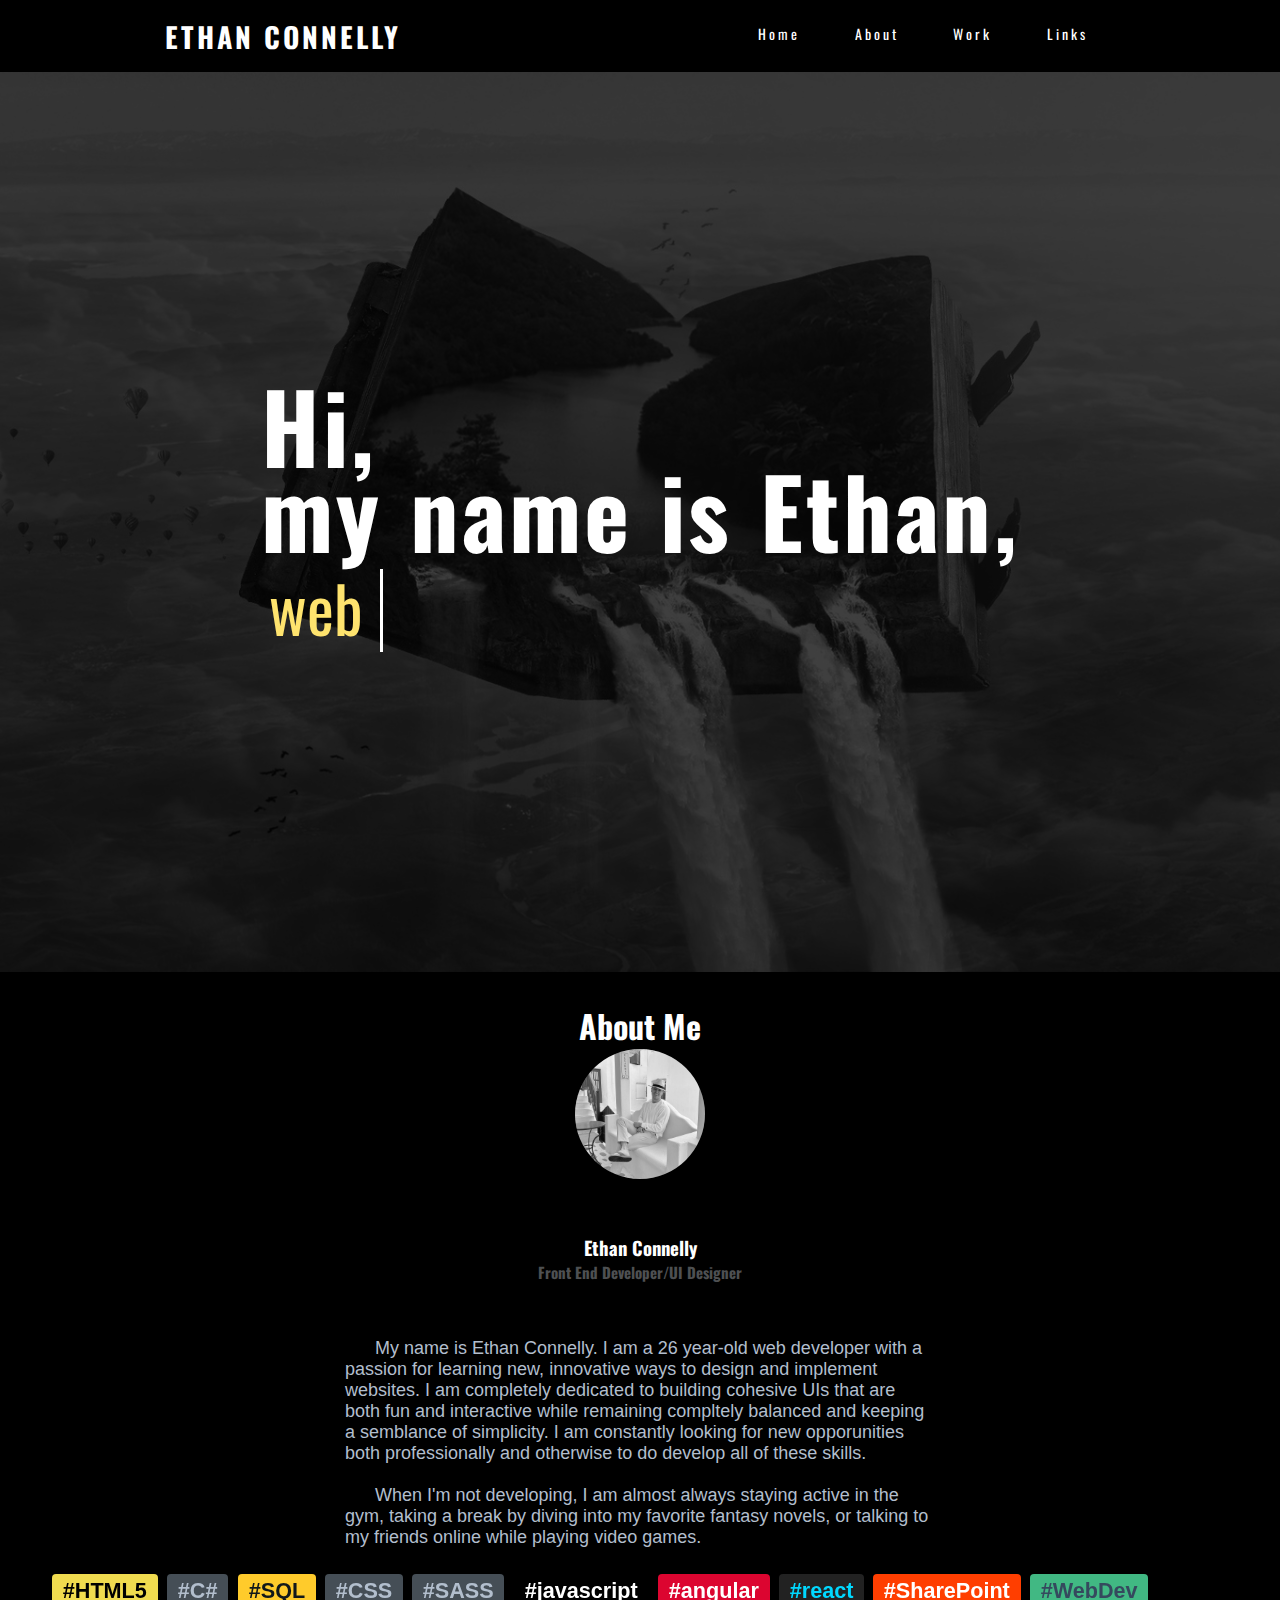
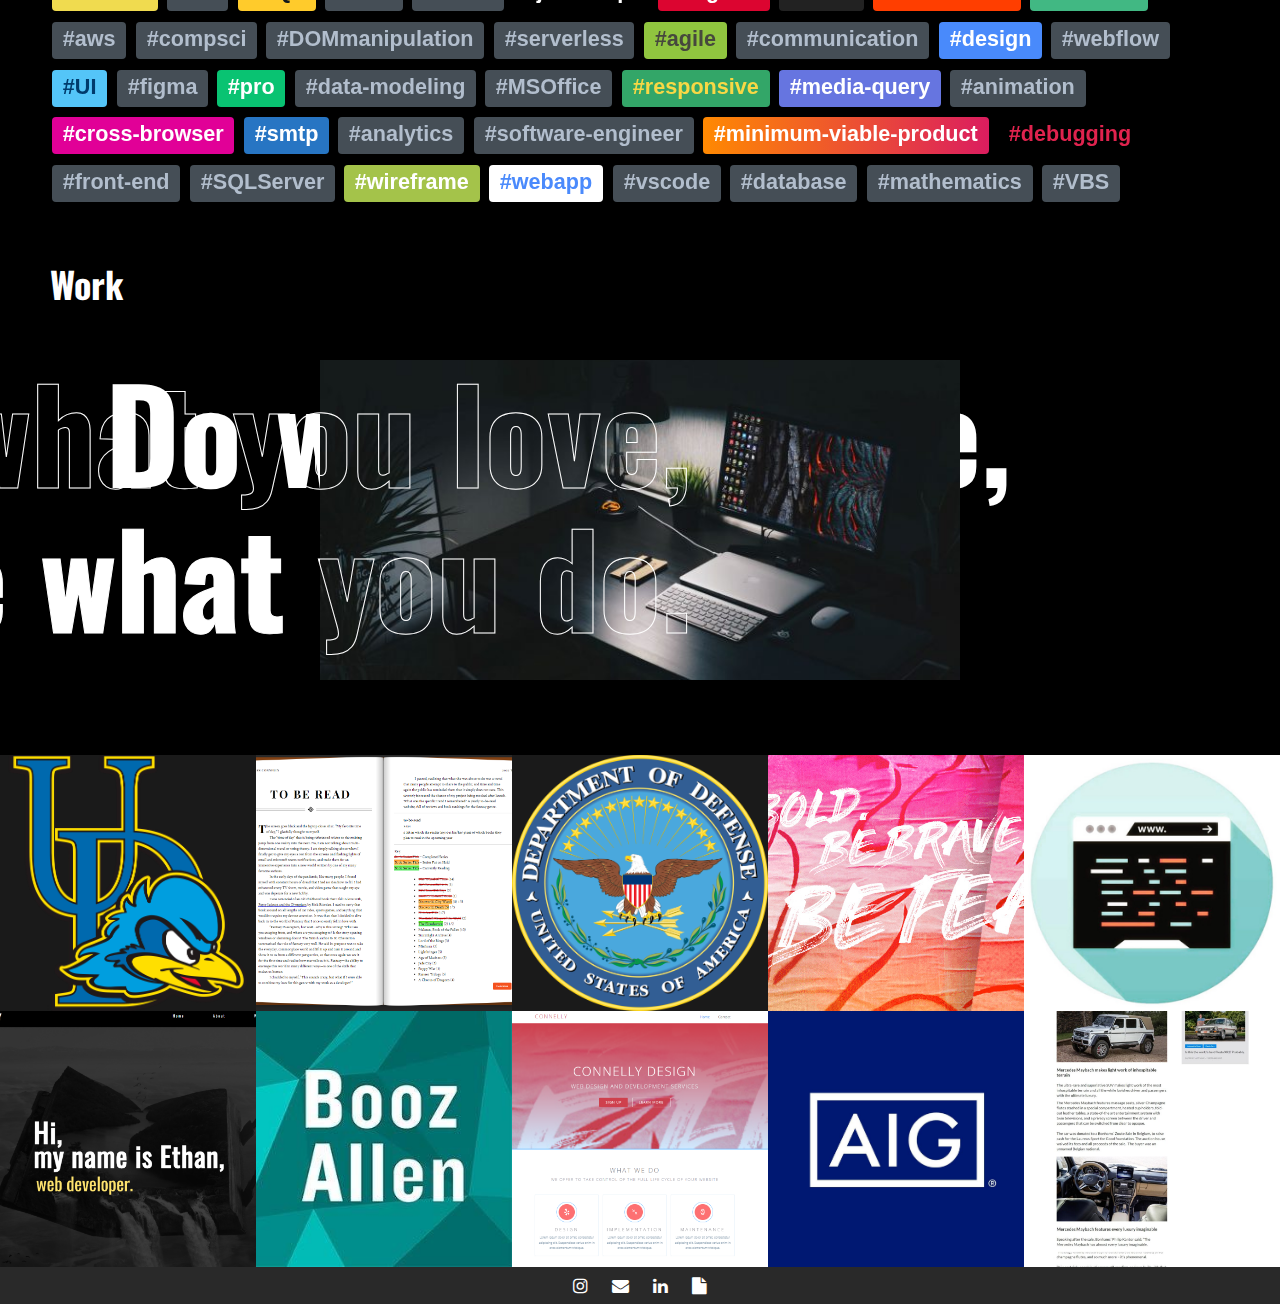
==== index.html @ ad0a13db "adding nav back" ====
<!DOCTYPE html>
<html>
    <head>
        <meta charset="utf-8">
        <meta http-equiv="X-UA-Compatible" content="IE=edge">
        <title></title>
        <meta name="description" content="">
        <meta name="viewport" content="width=device-width, initial-scale=1">
        <link rel="stylesheet" href="css/styles.css">
        <link rel="stylesheet" href="css/card-styles.css">
        <script src="https://code.jquery.com/jquery-3.3.1.js"></script>
        <!-- CSS only -->
        <link href="https://maxcdn.bootstrapcdn.com/font-awesome/4.7.0/css/font-awesome.min.css" rel="stylesheet">
        <link href="https://fonts.googleapis.com/css2?family=Oswald&display=swap" rel="stylesheet">
    </head>
    <body>
        <nav>
            <div class="logo">
                <h3>Ethan Connelly</h3>
            </div>
            <ul class="nav-links">
                <li>
                    <a href="#" id="style-2" data-replace="Home"><span>Home</span></a>
                </li>
                <li>
                    <a href="#" id="style-2" data-replace="About"><span>About</span></a>
                </li>
                <li>
                    <a href="#" id="style-2" data-replace="Work"><span>Work</span></a>
                </li>
                <li>
                    <a href="#" id="style-2" data-replace="Links"><span>Links</span></a>
                </li>
            </ul>
            <div class="burger">
                <div class="line1"></div>
                <div class="line2"></div>
                <div class="line3"></div>
            </div>
        </nav>
        <section id="main" class="main">
            <div class="color-overlay"></div>
            <div class="hero-text">
                <h1>Hi,
                </br>my name is Ethan,</h1>
                <div class="type-wrapper">
                <p><span class="typed-text"></span><span class="cursor">&nbsp;</span></p>
                </div>
            </div>
        </section>
        <section id="about" class="about">
            <div class="about-content">
            <!-- <h1 class="header">About Me</h1> -->
            <div class="our-team">
                <h1>About Me</h1>
                <div class="picture">
                  <img class="img-fluid" src="/images/ethan-modified.jpg">
                </div>
                <div class="team-content">
                  <h3 class="name">Ethan Connelly</h3>
                  <h4 class="title">Front End Developer/UI Designer</h4>
                </div>
                <ul class="social">
                  <li><a href="" class="fa fa-instagram" aria-hidden="true"></a></li>
                  <li><a href="" class="fa fa-envelope" aria-hidden="true"></a></li>
                  <li><a href="" class="fa fa-linkedin" aria-hidden="true"></a></li>
                  <li><a href="" class="fa fa-file" aria-hidden="true"></a></li>
                </ul>
              </div>
            </div>
            </div>
        </section>
        <section class="skill-tags">
        <main role="tag-main">
            <div class="about-text">
            <p class="">My name is Ethan Connelly. I am a 26 year-old web developer with a passion for learning new, innovative ways to design and implement websites. I am completely dedicated to building cohesive UIs that are both fun and interactive while remaining compltely balanced and keeping a semblance of simplicity. I am constantly looking for new opporunities both professionally and otherwise to do develop all of these skills.</p><br>
            <p class="">When I'm not developing, I am almost always staying active in the gym, taking a break by diving into my favorite fantasy novels, or talking to my friends online while playing video games.</p><br>
            </div>
                    <span class="tag hvr-underline-from-left tag-javascript tag-lg">#HTML5</span>
                
                    <span class="tag hvr-underline-from-left tag-security tag-lg">#C#</span>
                
                    <span class="tag hvr-underline-from-left tag-firebase tag-lg">#SQL</span>
                
                    <span class="tag hvr-underline-from-left tag-firestore tag-lg">#CSS</span>
                
                    <span class="tag hvr-underline-from-left tag-auth tag-lg">#SASS</span>
                
                    <span class="tag hvr-underline-from-left tag-ios tag-lg">#javascript</span>
                
                    <span class="tag hvr-underline-from-left tag-angular tag-lg">#angular</span>
                
                    <span class="tag hvr-underline-from-left tag-react tag-lg">#react</span>
                
                    <span class="tag hvr-underline-from-left tag-svelte tag-lg">#SharePoint</span>
                
                    <span class="tag hvr-underline-from-left tag-vue tag-lg">#WebDev</span>
                
                    <span class="tag hvr-underline-from-left tag-aws tag-lg">#aws</span>
                
                    <span class="tag hvr-underline-from-left tag-compsci tag-lg">#compsci</span>
                
                    <span class="tag hvr-underline-from-left tag-gcp tag-lg">#DOMmanipulation</span>
                
                    <span class="tag hvr-underline-from-left tag-serverless tag-lg">#serverless</span>
                
                    <span class="tag hvr-underline-from-left tag-node tag-lg">#agile</span>
                
                    <span class="tag hvr-underline-from-left tag-slack tag-lg">#communication</span>
                
                    <span class="tag hvr-underline-from-left tag-cloud-functions tag-lg">#design</span>
                
                    <span class="tag hvr-underline-from-left tag-dart tag-lg">#webflow</span>
                
                    <span class="tag hvr-underline-from-left tag-flutter tag-lg">#UI</span>
                
                    <span class="tag hvr-underline-from-left tag-ui tag-lg">#figma</span>
                
                    <span class="tag hvr-underline-from-left tag-pro tag-lg">#pro</span>
                
                    <span class="tag hvr-underline-from-left tag-data-modeling tag-lg">#data-modeling</span>
                
                    <span class="tag hvr-underline-from-left tag-deckgl tag-lg">#MSOffice</span>
                
                    <span class="tag hvr-underline-from-left tag-google-maps tag-lg">#responsive</span>
                
                    <span class="tag hvr-underline-from-left tag-stripe tag-lg">#media-query</span>
                
                    <span class="tag hvr-underline-from-left tag-apollo tag-lg">#animation</span>
                
                    <span class="tag hvr-underline-from-left tag-graphql tag-lg">#cross-browser</span>
                
                    <span class="tag hvr-underline-from-left tag-typescript tag-lg">#smtp</span>
                
                    <span class="tag hvr-underline-from-left tag-analytics tag-lg">#analytics</span>
                
                    <span class="tag hvr-underline-from-left tag-algolia tag-lg">#software-engineer</span>
                
                    <span class="tag hvr-underline-from-left tag-minimum-viable-product tag-lg">#minimum-viable-product</span>
                
                    <span class="tag hvr-underline-from-left tag-nest tag-lg">#debugging</span>
                
                    <span class="tag hvr-underline-from-left tag-dialogflow tag-lg">#front-end</span>
                
                    <span class="tag hvr-underline-from-left tag-sql tag-lg">#SQLServer</span>
                
                    <span class="tag hvr-underline-from-left tag-android tag-lg">#wireframe</span>
                
                    <span class="tag hvr-underline-from-left tag-ionic tag-lg">#webapp</span>
                
                    <span class="tag hvr-underline-from-left tag-puppeteer tag-lg">#vscode</span>
                
                    <span class="tag hvr-underline-from-left tag-sendgrid tag-lg">#database</span>
                
                    <span class="tag hvr-underline-from-left tag-payments tag-lg">#mathematics</span>
                
                    <span class="tag hvr-underline-from-left tag-paypal tag-lg">#VBS</span>
            </main>
        </section>
        <!-- <section class="grid-skills"></section> -->
        <!-- <main class="skills-grid">
            <section class="content item1">
                <h1 class="header">What I Do</h1>
                <p>I love finding new and innovative ways to make your site as fun and interactive as possible while still maintaining a sense of balance and simplicity.</p> 
            </section>
            <section class="card item2">
                <h2>Welcome to my interactive resume!<h2>
            </section>
            <section class="card item3"></section>
            <section class="card item4"></section>
            <section class="card item5">
                    <h2>Making interfaces completely interactable and fun.<h2>
            </section>
            <section class="card item7"></section>
            <section class="card item8">
                    <h2>Lorem ipsum dolor sit amet consectetur adipisicing elit. Vitae, quibusdam?<h2>
            </section>
            <section class="card item9"></section>
            <section class="card item10"></section>
            <section class="card item11">
                <h2>Enjoy!<h2>
            </section>
        </main> -->
        <section id="work" class="work">
            <h1 class="header">Work</h1>
            <div class="wrapper">
            <div class="moving-hero-container">
                <img src="images/blah.jpg"  class="hero-image" alt="image">
                <div class="hero-1"><h1>Do what you love,</h1></div>
                <div class="hero-1-outline"><h1>Do what you love,</h1></div>
                <div class="hero-2"><h1>Love what you do.</h1></div>
                <div class="hero-2-outline"><h1>Love what you do.</h1></div>
            </div>
            </div>
        </section>
        <!-- magical wall section -->
        <div id="home-magicwall" class="fake-magicwall">
            <ul>
                <li>
                    <div class="magic-wall_item lazyload">
                        <img src="images/ud.png" alt="image">
                        <!-- <div class="hover-content"></div> -->
                        <!-- <a href="#" class="colorbox"></a> -->
                    </div>
                </li>
                <!-- magic wall 1 -->
                <li>
                    <div class="magic-wall_item lazyload">
                        <img src="images/books.PNG" alt="image">
                        <div class="hover-content"></div>
                        <a href="/books.html" class="colorbox"></a>
                    </div>
                </li>
                <!-- magic wall 3 -->
                <li>
                    <div class="magic-wall_item lazyload">
                        <img src="images/dod.png" alt="image">
                        <!-- <div class="hover-content"></div>
                        <a href="#" class="colorbox"></a> -->
                    </div>
                </li>
                <!-- magic wall 3 -->
                <li>
                    <div class="magic-wall_item lazyload">
                        <img src="images/Bez-nazwy-3.jpg" alt="image">
                        <div class="hover-content"></div>
                        <a href="#" class="colorbox"></a>
                    </div>
                </li>
                <!-- magic wall 4 -->
                <li>
                    <div class="magic-wall_item lazyload">
                        <img src="images/webdev.jpg" alt="image">
                        <!-- <div class="hover-content"></div>
                        <a href="#" class="colorbox"></a> -->
                    </div>
                </li>
                <!-- magic wall 5 -->
                <li>
                    <div class="magic-wall_item lazyload">
                        <img src="images/portfolio.png" alt="image">
                        <div class="hover-content"></div>
                        <a href="#" class="colorbox"></a>
                    </div>
                </li>
                <!-- magic wall 6 -->
                <li>
                    <div class="magic-wall_item lazyload">
                        <img src="images/bah.jpg" alt="image">
                        <!-- <div class="hover-content"></div>
                        <a href="#" class="colorbox"></a> -->
                    </div>
                </li>
                <!-- magic wall 7 -->
                <li>
                    <div class="magic-wall_item lazyload">
                        <img src="images/connelly.PNG" alt="image">
                        <div class="hover-content"></div>
                        <a href="https://services-b8133f.webflow.io/" class="colorbox"></a>
                    </div>
                </li>
                <!-- magic wall 8 -->
                <li>
                    <div class="magic-wall_item lazyload">
                        <img src="images/aig.jpg" alt="image">
                        <!-- <div class="hover-content"></div>
                        <a href="#" class="colorbox"></a> -->
                    </div>
                </li>
                <!-- magic wall 9 -->
                <li>
                    <div class="magic-wall_item lazyload">
                        <img src="images/2-scaled.jpg" alt="image">
                        <div class="hover-content"></div>
                        <a href="#" class="colorbox"></a>
                    </div>
                </li>
            </ul>
        </div>
        <div class="footer">
        <ul class="social">
            <li><a href="" class="fa fa-instagram" aria-hidden="true"></a></li>
            <li><a href="" class="fa fa-envelope" aria-hidden="true"></a></li>
            <li><a href="" class="fa fa-linkedin" aria-hidden="true"></a></li>
            <li><a href="" class="fa fa-file" aria-hidden="true"></a></li>
          </ul>
        </div>
    </body>
    <script src="/js/portfolio.js"></script>
</html>
---- css/styles.css ----
:root{
  --clr-neutral-900: #FFFFFF;
  --clr-neutral-100: black;
  --clr-neutral-500: #292929;
  --clr-neutral-200: #fee36e;
  --clr-accent-400: #204ac8;

  --red:#ff3860;--red-dark:#ff1443;--red-light:#ff5c7c;--blue:#498afb;--blue-dark:#2674fa;--blue-light:#6ca0fc;--orange:#fa8142;--orange-dark:#f96a1f;--orange-light:#fb9865;--green:#09c372;--green-dark:#07a15e;--green-light:#0be586;--purple:#9166cc;--purple-dark:#7d4bc3;--purple-light:#a481d5;--yellow:#ffdd57;--yellow-dark:#ffd633;--yellow-light:#ffe47a;--pink:#ff4088;--pink-dark:#ff1c72;--pink-light:#ff649e;--gray0:#f8f8f8;--gray1:#dbe1e8;--gray2:#b2becd;--gray3:#6c7983;--gray4:#454e56;--gray5:#2a2e35;--gray6:#12181b;--nav-width:4em;--font-body:"sofia-pro",sans-serif;--font-head:"sofia-pro",sans-serif;--font-code:"attribute-mono",monospace;--font-size:20px;--max-width-bp:768px;--orange-pink:linear-gradient(to bottom right,var(--orange-light),var(--orange-dark) 85%);--green-grad:linear-gradient(to bottom right,var(--green-light),var(--green-dark) 85%);--background:var(--gray6);--text-color:var(--gray2);--h-color:#fff;--nav-shadow:4px 0 10px -3px #010101;--card-shadow:0 4px 8px rgba(0,0,0,0.38);--toc-shadow:rgba(0,0,0,0.7) 0px 10px 20px 0px;--nav-bg:var(--gray5);--tag-bg:var(--gray4);--code-bg:#22262f;--card-bg:var(--gray5);--overlay-bg:rgba(0,0,0,0.9);--h-border:2px dashed var(--nav-bg);--nav-border:2px dashed var(--text-color);--card-radius:0.25em;transition: all .3s ease;
}

*,
*::before,
*::after {
  margin: 0px;
  padding: 0px;
  box-sizing: border-box;
}

body{
  background-color: var(--clr-neutral-100);
  font-family: 'Oswald', sans-serif;
  overflow-x: hidden;
}

.logo{
  color: var(--clr-neutral-900);
  text-transform: uppercase;
  letter-spacing: 3px;
  font-size: 24px;
}

nav {
  display: flex;
  justify-content: space-around;
  align-items: center;
  min-height: 8vh;
  background-color: var(--clr-neutral-100);
}

.nav-links {
  display: flex;
  color: var(--clr-neutral-100);
  justify-content: space-around;
  width: 30%;
}

.nav-links a{
  color: var(--clr-neutral-900);
  text-decoration: none;
  letter-spacing: 3px;
  font-size: 14px;
  overflow: hidden;
  position: relative;
  display: inline-block;
}

.nav-links a::before,
.nav-links a::after {
 content: '';
  position: absolute;
  width: 100%;
  left: 0;
}
.nav-links a::before {
  background-color: var(--clr-accent-400);
  height: 2px;
  bottom: 0;
  transform-origin: 100% 50%;
  transform: scaleX(0);
  transition: transform .3s cubic-bezier(0.76, 0, 0.24, 1);
}
.nav-links a::after {
  content: attr(data-replace);
  height: 100%;
  top: 0;
  transform-origin: 100% 50%;
  transform: translate3d(200%, 0, 0);
  transition: transform .3s cubic-bezier(0.76, 0, 0.24, 1);
  color: var(--clr-accent-400);
}

.nav-links a:hover::before {
  transform-origin: 0% 50%;
  transform: scaleX(1);
}
.nav-links a:hover::after {
  transform: translate3d(0, 0, 0);
}

.nav-links a span {
  display: inline-block;
  transition: transform .3s cubic-bezier(0.76, 0, 0.24, 1);
}

.nav-links a:hover span {
  transform: translate3d(-200%, 0, 0);
}

.nav-links li{
  list-style: none;
}

.burger {
  display: none;
}

.burger div{
  width: 25px;
  height: 3px;
  background-color: var(--clr-neutral-900);
  margin: 5px;
  transition: all 0.5s ease;
}

#main {
  display: flex;
  align-items: center;
  justify-content: center;
  min-height: 100vh;
  position: relative;
}

#main::before {
  content: '';
  position: absolute;
  background-image: url(/images/booksbg.jpg);
  background-size: cover;
  background-position: top center;
  top: 0px;
  left: 0px;
  right: 0px;
  bottom: 0px;
  z-index: -2;
  opacity: .5;
}

.color-overlay {
  width: 100%;
  height: 100%;
  background-color: black;
  opacity: .5;
  z-index: -1;
  position: absolute;
}

.header {
  font-size: 36px;
}
.hero-text {
  color: var(--clr-neutral-900);
  
}

.hero-text h1{
  font-size: 6rem;
  line-height: 85px;
  letter-spacing: 3px;
}

.hero-text .subtitle {
  margin-top: 30px;
}

.type-wrapper {
  padding-top: 15px;
  overflow: hidden;
  padding: .5rem;
}
.typed-text {
  font-size: 4rem;
  color: var(--clr-neutral-200);
}

.cursor {
  display: inline-block;
  font-size: 3.5rem;
  width: 3px;
  background-color: var(--clr-neutral-900);
  margin-left: 0.15rem;
  animation: blink 1s infinite;
}

.cursor.typing {
  animation: none;
}

@keyframes blink {
  0% { background-color: var(--clr-neutral-900);}
  49% { background-color: var(--clr-neutral-900);}
  50% { background-color: transparent;}
  99% { background-color: transparent;}
  100% { background-color: var(--clr-neutral-900);}
}

.toggle .line1{
  transform: rotate(-45deg) translate(-5px,6px);
}
.toggle .line2{
  opacity:0;
}
.toggle .line3{
  transform: rotate(45deg) translate(-5px,-6px);
}

/* about section starts here */

.about-content {
  padding: 0px;
  min-height: 200px;
  color: var(--clr-neutral-900);
  /* background: linear-gradient(0deg, rgba(255,246,217,1) 0%, rgba(255,246,217,1) 0%, rgba(255,255,255,1) 100%); */
  background-color: var(--clr-neutral-100)
}

.about-text {
  margin: auto;
  text-indent: 30px;
  padding-top: 15px;
}

.our-team {
  padding: 30px 0 40px;
  margin-bottom: 0px;
  text-align: center;
  overflow: hidden;
  position: relative;
}

.our-team .picture {
  display: inline-block;
  height: 130px;
  width: 130px;
  margin-bottom: 50px;
  z-index: 1;
  position: relative;
}

.our-team .picture::before {
  content: "";
  width: 100%;
  height: 0;
  border-radius: 50%;
  background-color: var(--clr-neutral-500);
  position: absolute;
  bottom: 135%;
  right: 0;
  left: 0;
  opacity: 0.9;
  transform: scale(3);
  transition: all 0.3s linear 0s;
}

.our-team:hover .picture::before {
  height: 100%;
}

.our-team .picture::after {
  content: "";
  width: 100%;
  height: 100%;
  border-radius: 50%;
  background-color: var(--clr-neutral-500);
  position: absolute;
  top: 0;
  left: 0;
  z-index: -1;
}

.our-team .picture img {
  width: 100%;
  height: auto;
  border-radius: 50%;
  transform: scale(1);
  transition: all 0.9s ease 0s;
}

.our-team:hover .picture img {
  box-shadow: 0 0 0 14px #f7f5ec;
  transform: scale(0.7);
}

.our-team .title {
  display: block;
  font-size: 15px;
  color: #4e5052;
  text-transform: capitalize;
}

.our-team .social {
  width: 100%;
  padding: 0;
  margin: 0;
  background-color: var(--clr-neutral-500);
  position: absolute;
  bottom: -100px;
  left: 0;
  transition: all 0.5s ease 0s;
}

.our-team:hover .social {
  bottom: 0;
}

.our-team .social li {
  display: inline-block;
}

.our-team .social li a {
  display: block;
  padding: 10px;
  font-size: 17px;
  color: white;
  transition: all 0.3s ease 0s;
  text-decoration: none;
}

.our-team .social li a:hover {
  color: var(--clr-neutral-500);
  background-color: #f7f5ec;
}


/* about section ends here */

/* tag section starts here */

.skill-tags{
  background: var(--clr-neutral-100);
  color: var(--text-color);
  padding-left: 50px;
  padding-right: 50px;
  font-family: var(--font-body);
  font-size: var(--font-size);
  display: flex;
  min-height: 250px;
  flex-direction: column;
}

.skill-tags h1 {
  font-size: 36px;
  font-family: 'Oswald', sans-serif;
  color: white;
  padding-bottom: 15px;
}

.tag {
  display: inline-block;
  border-radius: 3px;
  padding: .2em .5em .3em;
  border-radius: 2px;
  background: var(--tag-bg);
  color: var(--text-color);
  font-weight: 600;
  margin: .25em .1em;
}

.tag:hover{
  animation: shake 1s;
  animation-iteration-count: infinite;
}

@keyframes shake {
  0% { transform: translate(1px, 1px) rotate(0deg); }
  10% { transform: translate(-1px, -2px) rotate(-1deg); }
  20% { transform: translate(-3px, 0px) rotate(1deg); }
  30% { transform: translate(3px, 2px) rotate(0deg); }
  40% { transform: translate(1px, -1px) rotate(1deg); }
  50% { transform: translate(-1px, 2px) rotate(-1deg); }
  60% { transform: translate(-3px, 1px) rotate(0deg); }
  70% { transform: translate(3px, 1px) rotate(-1deg); }
  80% { transform: translate(-1px, -1px) rotate(1deg); }
  90% { transform: translate(1px, 2px) rotate(0deg); }
  100% { transform: translate(1px, -2px) rotate(-1deg); }
}

/* Underline From Left */
.hvr-underline-from-left {
  display: inline-block;
  vertical-align: middle;
  -webkit-transform: perspective(1px) translateZ(0);
  transform: perspective(1px) translateZ(0);
  box-shadow: 0 0 1px rgba(0, 0, 0, 0);
  position: relative;
  overflow: hidden;
}
.hvr-underline-from-left:before {
  content: "";
  position: absolute;
  z-index: -1;
  left: 0;
  right: 100%;
  bottom: 0;
  background: white;
  height: 4px;
  -webkit-transition-property: right;
  transition-property: right;
  -webkit-transition-duration: 0.3s;
  transition-duration: 0.3s;
  -webkit-transition-timing-function: ease-out;
  transition-timing-function: ease-out;
}
.hvr-underline-from-left:hover:before, .hvr-underline-from-left:focus:before, .hvr-underline-from-left:active:before {
  right: 0;
}

h1.tag {
  margin-left: 0;
  margin-right: 0
}

.tag-sm {
  font-size: .7em;
  display: inline-block;
  letter-spacing: .15ch;
  font-weight: 400
}

.tag-lg {
  font-size: 1.2em;
  border-radius: 4px
}

.tag-bg {
  background: var(--background)
}

.tag-green,.tag-pro {
  background: var(--green);
  color: #fff
}

.tag-purple {
  background: var(--purple);
  color: #fff
}

.tag-contrast {
  background: var(--text-color);
  color: var(--background)
}

.tag-javascript {
  background: #f0db4f;
  color: #000
}

.tag-typescript {
  background: #2775c3;
  color: #fff
}

.tag-angular {
  background: #dc0530;
  color: #fff
}

.tag-firebase {
  background: #ffcb2b;
  color: #12181a
}

.tag-vue {
  background: #41b883;
  color: #35495e
}

.tag-rxjs {
  background: var(--pink);
  color: var(--gray5)
}

.tag-node {
  background: #90c53f;
  color: #46483d
}

.tag-cloud-functions {
  background: var(--blue);
  color: #fff
}

.tag-flutter {
  background: #54c5f8;
  color: #003b6c
}

.tag-google-maps {
  background: #33a668;
  color: #f8d845
}

.tag-android {
  background: #a4c34a;
  color: #fff
}

.tag-stripe {
  color: #fff;
  background: #6675e0
}

.tag-machine-learning {
  color: #fff;
  background: var(--purple-light)
}

.tag-python {
  color: #ffda5d;
  background: #3879ab
}

.tag-svelte {
  color: #fff;
  background: #ff3e00
}

.tag-react {
  color: #00d8ff;
  background: #222
}

.tag-ios {
  color: #fff;
  background: #000
}

.tag-minimum-viable-product,.tag-mvp {
  color: #fff;
  background-image: linear-gradient(90deg,#ff8901,#db1d5f);
  font-weight: 700
}

.tag-ionic {
  background: #fff;
  color: #4a8afc
}

.tag-nest {
  color: #e0234e;
  background: #000
}

.tag-graphql {
  color: #fff;
  background: #e10097
}

.tag-electron {
  color: #313244;
  background: #adecf3
}

/* tag section ends here*/

/* work section starts here */

#work {
  background-color: var(--clr-neutral-100);
  color: var(--clr-neutral-900);
  max-height: 800px;
  padding-bottom: 75px;
}

.work h1 {
  padding: 50px;
}

.wrapper {
  width: 100%;
  height: 100%;
  display: flex;
  justify-content: center;
  align-items: center;
}

.moving-hero-container{
  position: relative;
  text-align: center;
  width: 40%;
}

.hero-image {
  position: relative;
  z-index: 1;
}

.hero-1 {
  position: absolute;
  top: 40%;
  left: 100%;
  transform: translate(-90%, -70%);
  font-size: 5vw;
  /* font-size: 80px; */
  white-space: nowrap;
}

.hero-1-outline {
  position: absolute;
  top: 40%;
  left: 50%;
  transform: translate(-90%, -70%);
  font-size: 5vw;
  /* font-size: 80px; */
  white-space: nowrap;
  color: transparent;
  -webkit-text-stroke-width: 1px;
  -webkit-text-stroke-color: white;
  z-index: 2;
}

.hero-2-outline {
  position: absolute;
  top: 40%;
  left: 50%;
  transform: translate(-90%, -20%);
  font-size: 5vw;
  /* font-size: 80px; */
  white-space: nowrap;
  color: transparent;
  -webkit-text-stroke-width: 1px;
  -webkit-text-stroke-color: white;
  z-index: 2;
}

.hero-2 {
  position: absolute;
  top: 40%;
  left: 50%;
  transform: translate(-90%, -20%);
  font-size: 5vw;
  white-space: nowrap;
}

@media screen and (max-width: 768px){
  .moving-hero-container{
    width: 80%;
  }
  .skill-tags{
    font-size: 14px;
  }
  .hero-1, .hero-1-outline {
    font-size: 30px;
    left: 90%;
  }
  .hero-2, .hero-2-outline {
    font-size: 30px;
    left: 112%;
  }
}

@media screen and (min-width: 768px){
  .moving-hero-container{
    width: 80%;
  }
  .skill-tags{
    font-size: 16px;
  }
  .about-text{
    width: 80%;
  }
}

@media screen and (min-width: 960px){
  .moving-hero-container{
    width: 60%;
  }
  .skill-tags{
    font-size: 18px;
  }
  .about-text{
    width: 80%;
  }
}
@media screen and (min-width: 1200px){
  .moving-hero-container{
    width: 50%;
  }
  .about-text{
    width: 50%;
  }
}

img{
  display: block;
  width:100%;
  max-width:100%;
}

.container .about-card {
  height: 300px;
  max-width: 300px;
  position: relative;
  margin: 30px 10px;
  padding: 20px 20px;
  background: wheat;
  border-radius: .7em;
  display: flex;
  flex-direction: column;
  box-shadow: 0 5px 202px black;
  transition: 0.3s ease-in-out;
}
/*Apply css properties to card class when it get pointed by cursor*/

.container .about-card:hover {
  height: 450px;
}
/*Apply css properties to imgbox class*/

.conatine .about-card .imgbox {
  position: relative;
  width: 260px;
  height: 260px;
  top: -60px;
  left: 20px;
}
/*Apply css properties to img tag*/

.container .about-card .imgbox img {
  max-width: 100%;
  border-radius: 4px;
}
/*Apply css properties to content class*/

.container .about-card .content {
  position: relative;
  margin-top: -100px;
  padding: 20px 15px;
  text-align: center;
  font-size: 14px;
  color: #111;
  visibility: hidden;
  opacity: 0;
  transition: 0.3s ease-in-out;
}
/*Apply css properties to content when card gets hovered*/

.container .about-card:hover .content {
  visibility: visible;
  opacity: 1;
  margin-top: -10px;
  transition-delay: 0.3s;
}

.socials {
  display: inline-block;
  color: white;
  font-size: 24px;
}

.fake-magicwall{
  background-color: rgba(255, 255, 255, 0.1);
}
.fake-magicwall ul{
  list-style: none;
  display: flex;
  /* display: -ms-flexbox;
  display: -webkit-box; */
  flex-wrap: wrap;
}
.fake-magicwall ul li{
  width: 20%;
  aspect-ratio: 1;
  position: relative;
  overflow: hidden;
  display: list-item;
}
.fake-magicwall .magic-wall_item{
  position: absolute;
  top: 0;
  left: 0;
  bottom: 0;
  right: 0;
  transition: transform 0.5s, opacity 0.5s;
  transition: transform 0.5s, opacity 0.5s, -webkit-transform 0.5s;
}
.fake-magicwall img{
  width: 100%;
  height: 100%;
  object-fit: cover;
}

.fake-magicwall ul li:hover .magic-wall_item{
  transform: scale(1.14);
  -ms-transform: scale(1.4);
  -webkit-transform: scale(1.14);
}
.fake-magicwall ul li a.colorbox{
  display: block;
  position: absolute;
  top: 0;
  left: 0;
  width: 100%;
  height: 100%;
  background: url(../images/circle.png) no-repeat center;
  opacity: 0;
  transition: all 150ms ease-out;
  -o-transition: all 150ms ease-out;
  -webkit-transition: all 150ms ease-out;
  transform: scale(0.2);
}
.fake-magicwall ul li:hover a.colorbox{
  transform: scale(0.6);
  opacity: 1;
}

.footer {
  height: 30px;
}

.footer .social {
  width: 100%;
  padding: 0;
  margin: 0;
  background-color: var(--clr-neutral-500);
  color: var(--clr-neutral-900);
  text-align: center;
  position: absolute;
  left: 0px;
  transition: all 0.5s ease 0s;
}

.footer .social li {
  display: inline-block;
}

.footer .social li a {
  display: block;
  padding: 10px;
  font-size: 17px;
  color: white;
  transition: all 0.3s ease 0s;
  text-decoration: none;
}

.footer .social li a:hover {
  color: var(--clr-neutral-500);
  background-color: #f7f5ec;
}

@media screen and (max-width: 768px){

  body{
    overflow-x: hidden;
  }

  /*nav bar section*/
  .nav-links {
    position: absolute;
    right: 0px;
    height: 92vh;
    top: 8vh;
    background-color: var(--clr-neutral-100);
    display: flex;
    flex-direction: column;
    align-items: center;
    width: 50%;
    transform: translateX(100%);
    transition: transform 0.5s ease-in;
    z-index: 3;
  }
  
  .nav-active {
    transform: translateX(0%);
  }
  
  .nav-links li{
    opacity: 0;
  }

  .burger {
    display: block;
    cursor: pointer;
  }

  /*home section*/
  .hero-text h1 {
    font-size: 4rem;
    padding-left: 1rem;
    line-height: 70px;
  }

  .hero-text .subtitle {
    font-size: 0.8rem;
    padding-left: 1rem;
  }
  .fake-magicwall ul li{
    width: 50%;
  }
}

@media screen and (min-width: 960){
  .grid{
    grid-template-columns: repeat(3, 1fr);
  }
  .col{
    max-height: 200px;
  }
  .fake-magicwall ul li{
    width: 33%;
  }

}
@media screen and (min-width: 1200px){
  .grid{
    grid-template-columns: repeat(3, 1fr);
  }
  .col{
    max-height: 200px;
  }
}

@keyframes navLinkFade {
  from{
    opacity: 0;
    transform: translateX(50px);
  }
  to{
    opacity: 1;
    transform: translateX(0px);
  }
}
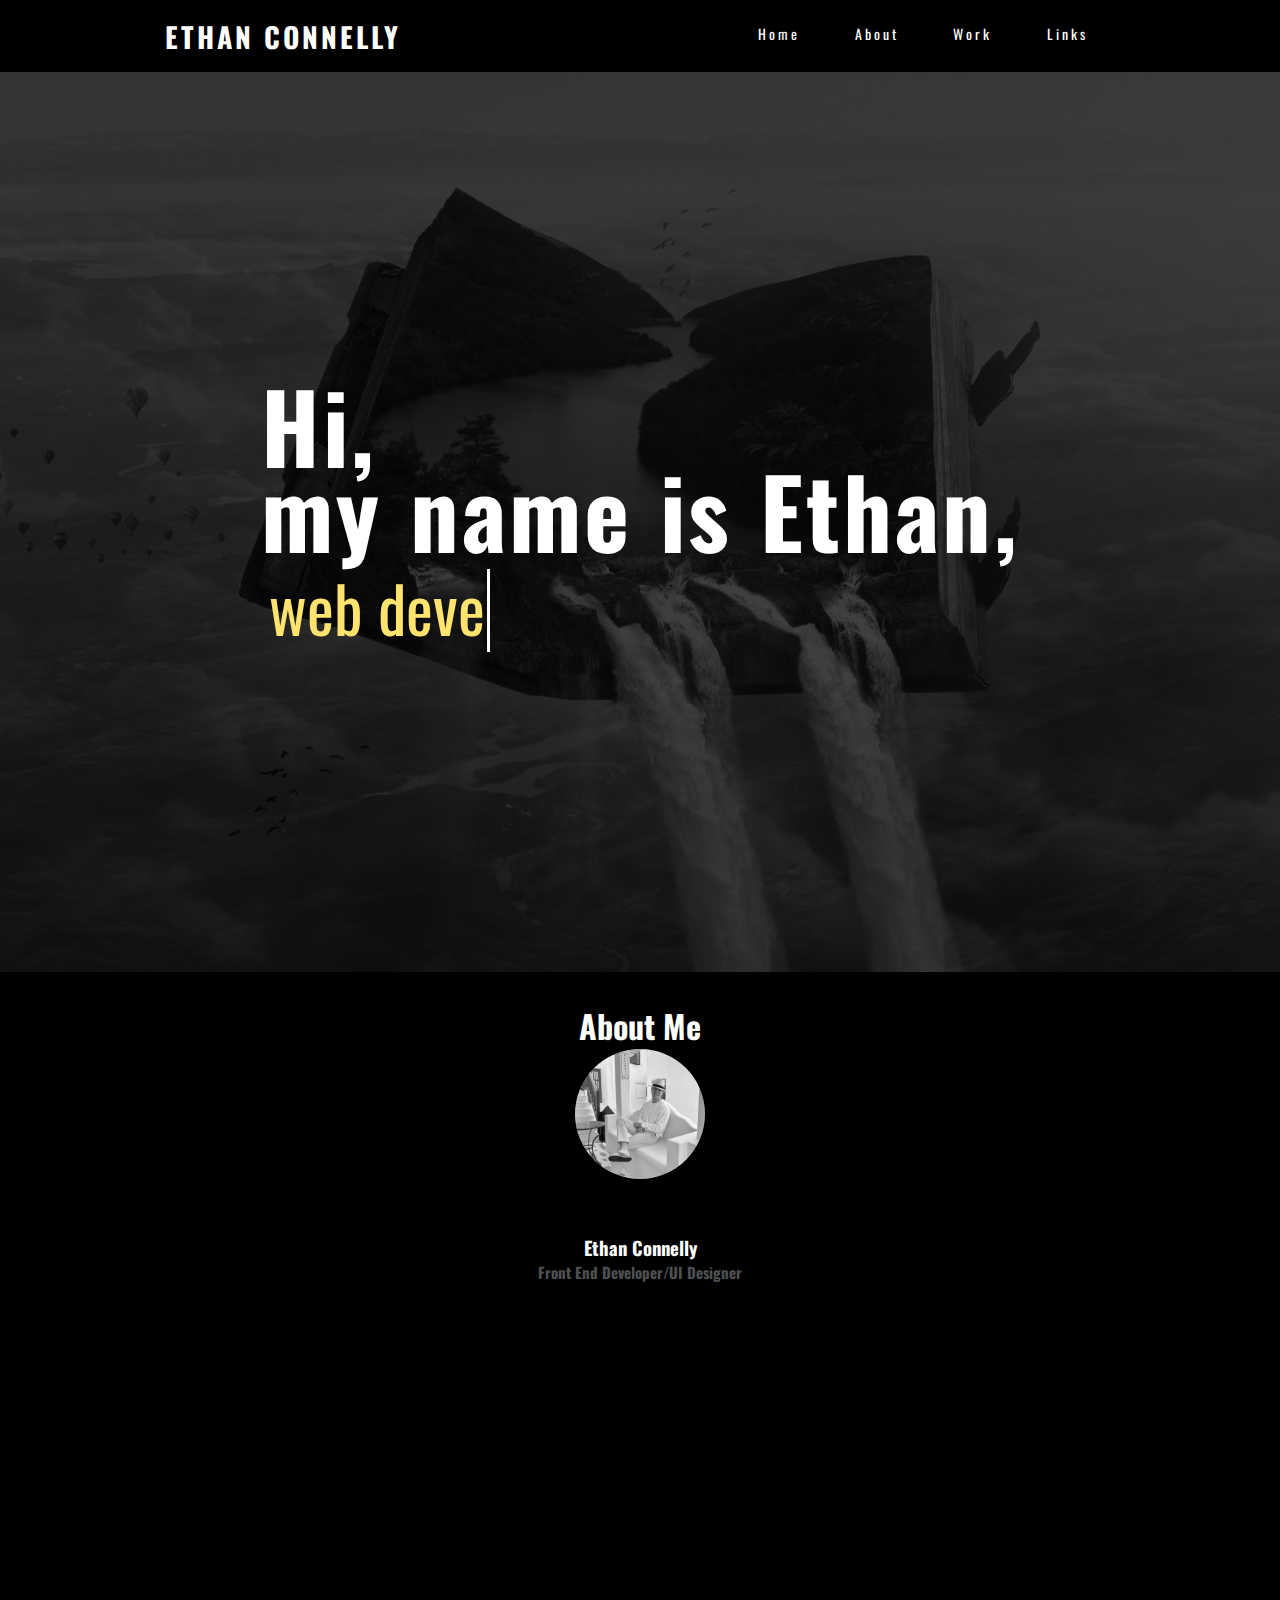
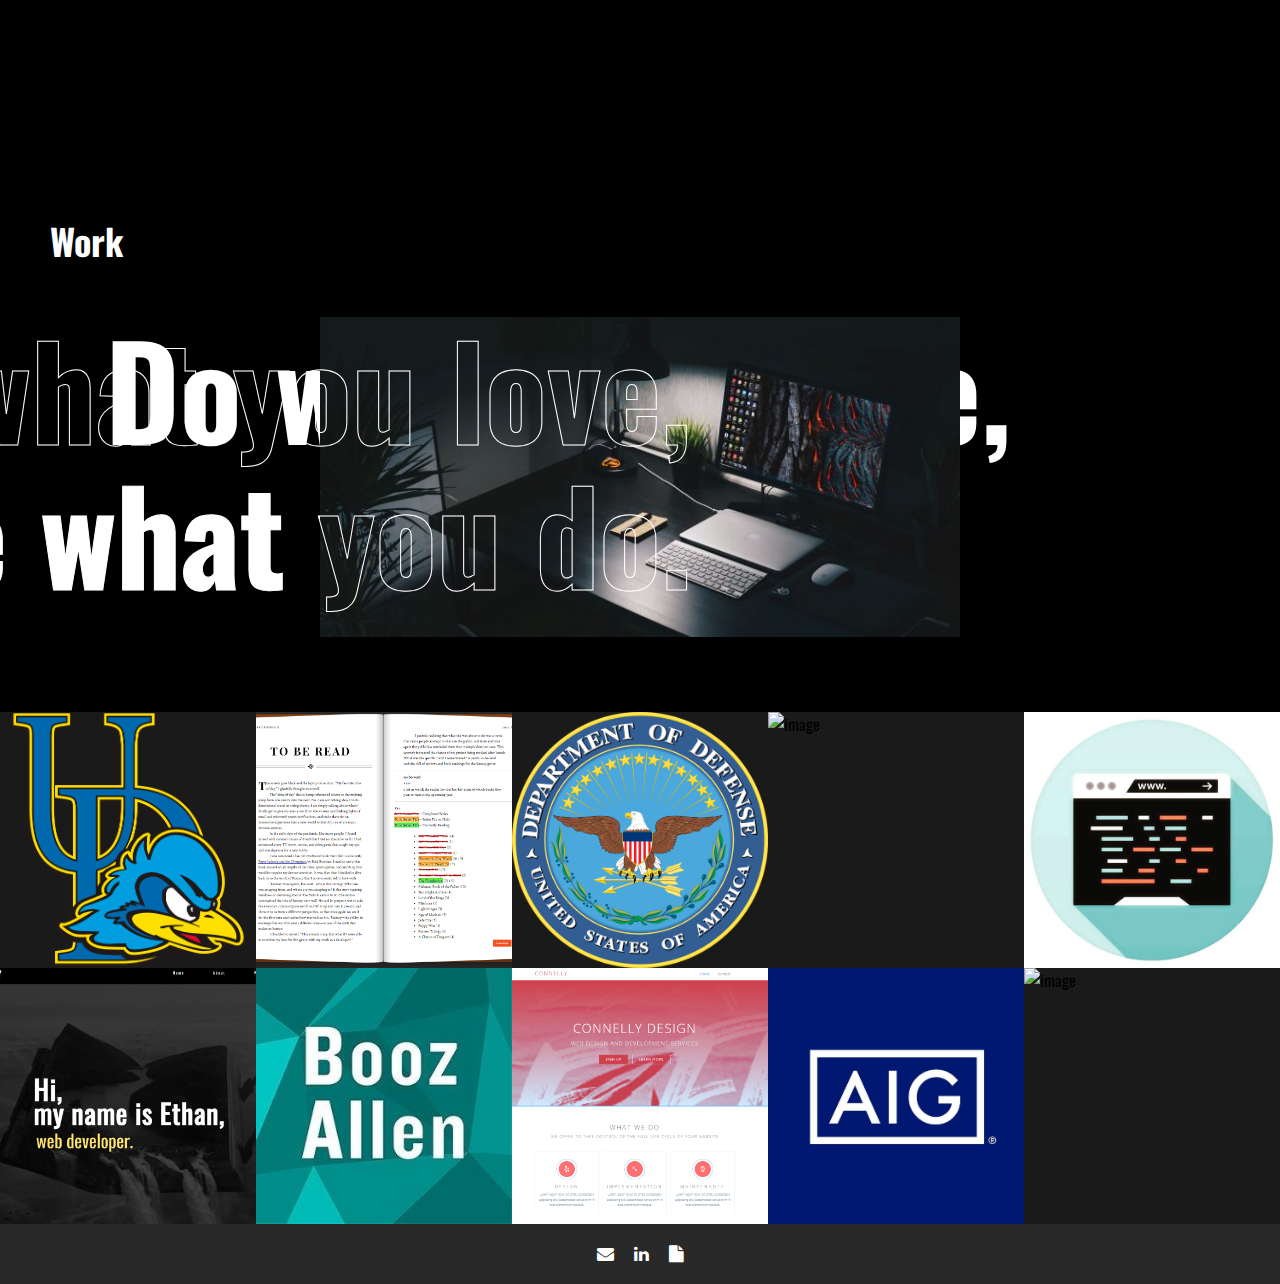
==== commit 06208e65: "added slide in and fade in features" ====
--- a/index.html
+++ b/index.html
@@ -5,8 +5,7 @@
         <meta http-equiv="X-UA-Compatible" content="IE=edge">
         <title></title>
         <meta name="description" content="">
-        <meta name="viewport" content="width=device-width, initial-scale=1">
-        <link rel="stylesheet" href="css/styles.css">
+        <meta name="viewport" content="width=device-width, initial-scale=1, minimum-scale=1">        <link rel="stylesheet" href="css/styles.css">
         <link rel="stylesheet" href="css/card-styles.css">
         <script src="https://code.jquery.com/jquery-3.3.1.js"></script>
         <!-- CSS only -->
@@ -23,13 +22,13 @@
                     <a href="#" id="style-2" data-replace="Home"><span>Home</span></a>
                 </li>
                 <li>
-                    <a href="#" id="style-2" data-replace="About"><span>About</span></a>
-                </li>
-                <li>
-                    <a href="#" id="style-2" data-replace="Work"><span>Work</span></a>
-                </li>
-                <li>
-                    <a href="#" id="style-2" data-replace="Links"><span>Links</span></a>
+                    <a href="#about" id="style-2" data-replace="About"><span>About</span></a>
+                </li>
+                <li>
+                    <a href="#work" id="style-2" data-replace="Work"><span>Work</span></a>
+                </li>
+                <li>
+                    <a href="#links" id="style-2" data-replace="Links"><span>Links</span></a>
                 </li>
             </ul>
             <div class="burger">
@@ -61,10 +60,10 @@
                   <h4 class="title">Front End Developer/UI Designer</h4>
                 </div>
                 <ul class="social">
-                  <li><a href="" class="fa fa-instagram" aria-hidden="true"></a></li>
-                  <li><a href="" class="fa fa-envelope" aria-hidden="true"></a></li>
-                  <li><a href="" class="fa fa-linkedin" aria-hidden="true"></a></li>
-                  <li><a href="" class="fa fa-file" aria-hidden="true"></a></li>
+                    <!-- <li><a href="https://www.instagram.com/ejconnelly/" class="fa fa-instagram" aria-hidden="true"></a></li> -->
+                    <li><a href="mailto:connellyethan@gmail.com?subject=Contact me from my Portfolio" class="fa fa-envelope" aria-hidden="true"></a></li>
+                    <li><a href="https://www.linkedin.com/in/ethan-connelly-18b871123/" class="fa fa-linkedin" aria-hidden="true"></a></li>
+                    <li><a href="/images/ethanconnelly_resume.pdf" download class="fa fa-file" aria-hidden="true"></a></li>
                 </ul>
               </div>
             </div>
@@ -73,89 +72,91 @@
         <section class="skill-tags">
         <main role="tag-main">
             <div class="about-text">
-            <p class="">My name is Ethan Connelly. I am a 26 year-old web developer with a passion for learning new, innovative ways to design and implement websites. I am completely dedicated to building cohesive UIs that are both fun and interactive while remaining compltely balanced and keeping a semblance of simplicity. I am constantly looking for new opporunities both professionally and otherwise to do develop all of these skills.</p><br>
-            <p class="">When I'm not developing, I am almost always staying active in the gym, taking a break by diving into my favorite fantasy novels, or talking to my friends online while playing video games.</p><br>
-            </div>
-                    <span class="tag hvr-underline-from-left tag-javascript tag-lg">#HTML5</span>
-                
-                    <span class="tag hvr-underline-from-left tag-security tag-lg">#C#</span>
-                
-                    <span class="tag hvr-underline-from-left tag-firebase tag-lg">#SQL</span>
-                
-                    <span class="tag hvr-underline-from-left tag-firestore tag-lg">#CSS</span>
-                
-                    <span class="tag hvr-underline-from-left tag-auth tag-lg">#SASS</span>
-                
-                    <span class="tag hvr-underline-from-left tag-ios tag-lg">#javascript</span>
-                
-                    <span class="tag hvr-underline-from-left tag-angular tag-lg">#angular</span>
-                
-                    <span class="tag hvr-underline-from-left tag-react tag-lg">#react</span>
-                
-                    <span class="tag hvr-underline-from-left tag-svelte tag-lg">#SharePoint</span>
-                
-                    <span class="tag hvr-underline-from-left tag-vue tag-lg">#WebDev</span>
-                
-                    <span class="tag hvr-underline-from-left tag-aws tag-lg">#aws</span>
-                
-                    <span class="tag hvr-underline-from-left tag-compsci tag-lg">#compsci</span>
-                
-                    <span class="tag hvr-underline-from-left tag-gcp tag-lg">#DOMmanipulation</span>
-                
-                    <span class="tag hvr-underline-from-left tag-serverless tag-lg">#serverless</span>
-                
-                    <span class="tag hvr-underline-from-left tag-node tag-lg">#agile</span>
-                
-                    <span class="tag hvr-underline-from-left tag-slack tag-lg">#communication</span>
-                
-                    <span class="tag hvr-underline-from-left tag-cloud-functions tag-lg">#design</span>
-                
-                    <span class="tag hvr-underline-from-left tag-dart tag-lg">#webflow</span>
-                
-                    <span class="tag hvr-underline-from-left tag-flutter tag-lg">#UI</span>
-                
-                    <span class="tag hvr-underline-from-left tag-ui tag-lg">#figma</span>
-                
-                    <span class="tag hvr-underline-from-left tag-pro tag-lg">#pro</span>
-                
-                    <span class="tag hvr-underline-from-left tag-data-modeling tag-lg">#data-modeling</span>
-                
-                    <span class="tag hvr-underline-from-left tag-deckgl tag-lg">#MSOffice</span>
-                
-                    <span class="tag hvr-underline-from-left tag-google-maps tag-lg">#responsive</span>
-                
-                    <span class="tag hvr-underline-from-left tag-stripe tag-lg">#media-query</span>
-                
-                    <span class="tag hvr-underline-from-left tag-apollo tag-lg">#animation</span>
-                
-                    <span class="tag hvr-underline-from-left tag-graphql tag-lg">#cross-browser</span>
-                
-                    <span class="tag hvr-underline-from-left tag-typescript tag-lg">#smtp</span>
-                
-                    <span class="tag hvr-underline-from-left tag-analytics tag-lg">#analytics</span>
-                
-                    <span class="tag hvr-underline-from-left tag-algolia tag-lg">#software-engineer</span>
-                
-                    <span class="tag hvr-underline-from-left tag-minimum-viable-product tag-lg">#minimum-viable-product</span>
-                
-                    <span class="tag hvr-underline-from-left tag-nest tag-lg">#debugging</span>
-                
-                    <span class="tag hvr-underline-from-left tag-dialogflow tag-lg">#front-end</span>
-                
-                    <span class="tag hvr-underline-from-left tag-sql tag-lg">#SQLServer</span>
-                
-                    <span class="tag hvr-underline-from-left tag-android tag-lg">#wireframe</span>
-                
-                    <span class="tag hvr-underline-from-left tag-ionic tag-lg">#webapp</span>
-                
-                    <span class="tag hvr-underline-from-left tag-puppeteer tag-lg">#vscode</span>
-                
-                    <span class="tag hvr-underline-from-left tag-sendgrid tag-lg">#database</span>
-                
-                    <span class="tag hvr-underline-from-left tag-payments tag-lg">#mathematics</span>
-                
-                    <span class="tag hvr-underline-from-left tag-paypal tag-lg">#VBS</span>
-            </main>
+            <p class="fade-in">My name is Ethan Connelly. I am a 26 year-old web developer with a passion for learning new, innovative ways to design and implement websites. I am completely dedicated to building cohesive UIs that are both fun and interactive while remaining compltely balanced and keeping a semblance of simplicity. I am constantly looking for new opporunities both professionally and otherwise to do develop all of these skills.</p><br>
+            <p class="fade-in">When I'm not developing, I am almost always staying active in the gym, taking a break by diving into my favorite fantasy novels, or talking to my friends online while playing video games.</p><br>
+            </div>
+            <div class="tag-container from-bottom">
+                    <span class="tag hvr-underline-from-left tag-javascript tag- lg">#HTML5</span>
+                
+                    <span class="tag hvr-underline-from-left tag-security tag- lg">#C#</span>
+                
+                    <span class="tag hvr-underline-from-left tag-firebase tag- lg">#SQL</span>
+                
+                    <span class="tag hvr-underline-from-left tag-firestore tag- lg">#CSS</span>
+                
+                    <span class="tag hvr-underline-from-left tag-auth tag- lg">#SASS</span>
+                
+                    <span class="tag hvr-underline-from-left tag-ios tag- lg">#javascript</span>
+                
+                    <span class="tag hvr-underline-from-left tag-angular tag- lg">#REST API</span>
+                
+                    <span class="tag hvr-underline-from-left tag-react tag- lg">#react</span>
+                
+                    <span class="tag hvr-underline-from-left tag-svelte tag- lg">#SharePoint</span>
+                
+                    <span class="tag hvr-underline-from-left tag-vue tag- lg">#WebDev</span>
+                
+                    <span class="tag hvr-underline-from-left tag-aws tag- lg">#AWS IAM</span>
+                
+                    <span class="tag hvr-underline-from-left tag-compsci tag- lg">#compsci</span>
+                
+                    <span class="tag hvr-underline-from-left tag-gcp tag- lg">#DOMmanipulation</span>
+                
+                    <span class="tag hvr-underline-from-left tag-serverless tag- lg">#serverless</span>
+                
+                    <span class="tag hvr-underline-from-left tag-node tag- lg">#agile</span>
+                
+                    <span class="tag hvr-underline-from-left tag-slack tag- lg">#communication</span>
+                
+                    <span class="tag hvr-underline-from-left tag-cloud-functions tag- lg">#design</span>
+                
+                    <span class="tag hvr-underline-from-left tag-dart tag- lg">#webflow</span>
+                
+                    <span class="tag hvr-underline-from-left tag-flutter tag- lg">#UI</span>
+                
+                    <span class="tag hvr-underline-from-left tag-ui tag- lg">#AWS Amplify</span>
+                
+                    <span class="tag hvr-underline-from-left tag-pro tag- lg">#GIT</span>
+                
+                    <span class="tag hvr-underline-from-left tag-data-modeling tag- lg">#data-modeling</span>
+                
+                    <span class="tag hvr-underline-from-left tag-deckgl tag- lg">#MSOffice</span>
+                
+                    <span class="tag hvr-underline-from-left tag-google-maps tag- lg">#responsive</span>
+                
+                    <span class="tag hvr-underline-from-left tag-stripe tag- lg">#media-query</span>
+                
+                    <span class="tag hvr-underline-from-left tag-apollo tag- lg">#animation</span>
+                
+                    <span class="tag hvr-underline-from-left tag-graphql tag- lg">#cross-browser</span>
+                
+                    <span class="tag hvr-underline-from-left tag-typescript tag- lg">#smtp</span>
+                
+                    <span class="tag hvr-underline-from-left tag-analytics tag- lg">#analytics</span>
+                
+                    <span class="tag hvr-underline-from-left tag-algolia tag- lg">#software-engineer</span>
+                
+                    <span class="tag hvr-underline-from-left tag-minimum-viable-product tag- lg">#minimum-viable-product</span>
+                
+                    <span class="tag hvr-underline-from-left tag-nest tag- lg">#debugging</span>
+                
+                    <span class="tag hvr-underline-from-left tag-dialogflow tag- lg">#front-end</span>
+                
+                    <span class="tag hvr-underline-from-left tag-sql tag- lg">#SQLServer</span>
+                
+                    <span class="tag hvr-underline-from-left tag-android tag- lg">#wireframe</span>
+                
+                    <span class="tag hvr-underline-from-left tag-ionic tag- lg">#webapp</span>
+                
+                    <span class="tag hvr-underline-from-left tag-puppeteer tag- lg">#vscode</span>
+                
+                    <span class="tag hvr-underline-from-left tag-sendgrid tag- lg">#database</span>
+                
+                    <span class="tag hvr-underline-from-left tag-payments tag- lg">#mathematics</span>
+                
+                    <span class="tag hvr-underline-from-left tag-paypal tag- lg">#VBS</span>
+                </div>
+        </main>
         </section>
         <!-- <section class="grid-skills"></section> -->
         <!-- <main class="skills-grid">
@@ -222,27 +223,27 @@
                 <!-- magic wall 3 -->
                 <li>
                     <div class="magic-wall_item lazyload">
-                        <img src="images/Bez-nazwy-3.jpg" alt="image">
+                        <img src="images/gym.PNG" alt="image">
+                        <div class="hover-content"></div>
+                        <a href="https://css-grid-playaround.webflow.io/" class="colorbox"></a>
+                    </div>
+                </li>
+                <!-- magic wall 4 -->
+                <li>
+                    <div class="magic-wall_item lazyload">
+                        <img src="images/webdev.jpg" alt="image">
+                        <!-- <div class="hover-content"></div>
+                        <a href="#" class="colorbox"></a> -->
+                    </div>
+                </li>
+                <!-- magic wall 5 -->
+                <li>
+                    <div class="magic-wall_item lazyload">
+                        <img src="images/portfolio.png" alt="image">
                         <div class="hover-content"></div>
                         <a href="#" class="colorbox"></a>
                     </div>
                 </li>
-                <!-- magic wall 4 -->
-                <li>
-                    <div class="magic-wall_item lazyload">
-                        <img src="images/webdev.jpg" alt="image">
-                        <!-- <div class="hover-content"></div>
-                        <a href="#" class="colorbox"></a> -->
-                    </div>
-                </li>
-                <!-- magic wall 5 -->
-                <li>
-                    <div class="magic-wall_item lazyload">
-                        <img src="images/portfolio.png" alt="image">
-                        <div class="hover-content"></div>
-                        <a href="#" class="colorbox"></a>
-                    </div>
-                </li>
                 <!-- magic wall 6 -->
                 <li>
                     <div class="magic-wall_item lazyload">
@@ -270,20 +271,20 @@
                 <!-- magic wall 9 -->
                 <li>
                     <div class="magic-wall_item lazyload">
-                        <img src="images/2-scaled.jpg" alt="image">
-                        <div class="hover-content"></div>
-                        <a href="#" class="colorbox"></a>
+                        <img src="images/273178_github_icon.png" alt="image">
+                        <div class="hover-content"></div>
+                        <a href="https://github.com/ethanjconn?tab=repositories" class="colorbox"></a>
                     </div>
                 </li>
             </ul>
         </div>
-        <div class="footer">
+        <div id="links" class="footer">
         <ul class="social">
-            <li><a href="" class="fa fa-instagram" aria-hidden="true"></a></li>
-            <li><a href="" class="fa fa-envelope" aria-hidden="true"></a></li>
-            <li><a href="" class="fa fa-linkedin" aria-hidden="true"></a></li>
-            <li><a href="" class="fa fa-file" aria-hidden="true"></a></li>
-          </ul>
+            <!-- <li><a href="https://www.instagram.com/ejconnelly/" class="fa fa-instagram" aria-hidden="true"></a></li> -->
+            <li><a href="mailto:connellyethan@gmail.com?subject=Contact me from my Portfolio" class="fa fa-envelope" aria-hidden="true"></a></li>
+            <li><a href="https://www.linkedin.com/in/ethan-connelly-18b871123/" class="fa fa-linkedin" aria-hidden="true"></a></li>
+            <li><a href="/images/ethanconnelly_resume.pdf" download class="fa fa-file" aria-hidden="true"></a></li>
+        </ul>
         </div>
     </body>
     <script src="/js/portfolio.js"></script>
--- a/css/styles.css
+++ b/css/styles.css
@@ -3,7 +3,7 @@
   --clr-neutral-100: black;
   --clr-neutral-500: #292929;
   --clr-neutral-200: #fee36e;
-  --clr-accent-400: #204ac8;
+  --clr-accent-400: #fee36e;
 
   --red:#ff3860;--red-dark:#ff1443;--red-light:#ff5c7c;--blue:#498afb;--blue-dark:#2674fa;--blue-light:#6ca0fc;--orange:#fa8142;--orange-dark:#f96a1f;--orange-light:#fb9865;--green:#09c372;--green-dark:#07a15e;--green-light:#0be586;--purple:#9166cc;--purple-dark:#7d4bc3;--purple-light:#a481d5;--yellow:#ffdd57;--yellow-dark:#ffd633;--yellow-light:#ffe47a;--pink:#ff4088;--pink-dark:#ff1c72;--pink-light:#ff649e;--gray0:#f8f8f8;--gray1:#dbe1e8;--gray2:#b2becd;--gray3:#6c7983;--gray4:#454e56;--gray5:#2a2e35;--gray6:#12181b;--nav-width:4em;--font-body:"sofia-pro",sans-serif;--font-head:"sofia-pro",sans-serif;--font-code:"attribute-mono",monospace;--font-size:20px;--max-width-bp:768px;--orange-pink:linear-gradient(to bottom right,var(--orange-light),var(--orange-dark) 85%);--green-grad:linear-gradient(to bottom right,var(--green-light),var(--green-dark) 85%);--background:var(--gray6);--text-color:var(--gray2);--h-color:#fff;--nav-shadow:4px 0 10px -3px #010101;--card-shadow:0 4px 8px rgba(0,0,0,0.38);--toc-shadow:rgba(0,0,0,0.7) 0px 10px 20px 0px;--nav-bg:var(--gray5);--tag-bg:var(--gray4);--code-bg:#22262f;--card-bg:var(--gray5);--overlay-bg:rgba(0,0,0,0.9);--h-border:2px dashed var(--nav-bg);--nav-border:2px dashed var(--text-color);--card-radius:0.25em;transition: all .3s ease;
 }
@@ -16,10 +16,20 @@
   box-sizing: border-box;
 }
 
+html{
+  overflow-x: hidden;
+}
+
 body{
+  overflow-x: hidden;
+  position: relative;
+  width:100%;
   background-color: var(--clr-neutral-100);
   font-family: 'Oswald', sans-serif;
-  overflow-x: hidden;
+}
+
+.fixed{
+  position: fixed;
 }
 
 .logo{
@@ -35,6 +45,7 @@
   align-items: center;
   min-height: 8vh;
   background-color: var(--clr-neutral-100);
+  overflow-x: hidden;
 }
 
 .nav-links {
@@ -218,6 +229,14 @@
   padding-top: 15px;
 }
 
+.fade-in{
+  opacity: 0;
+  transition: opacity 500ms ease-in;
+}
+
+.fade-in.appear {
+  opacity: 1;
+}
 .our-team {
   padding: 30px 0 40px;
   margin-bottom: 0px;
@@ -323,6 +342,24 @@
 /* about section ends here */
 
 /* tag section starts here */
+
+.tag-container{
+  overflow:hidden;
+}
+
+.from-bottom {
+  transform: translateY(50%);
+}
+
+.from-bottom {
+  transition: transform 400ms ease-in, opacity 1000ms ease-in;
+  opacity:0;
+}
+
+.from-bottom.appear {
+  transform: translateY(0%);
+  opacity: 1;
+}
 
 .skill-tags{
   background: var(--clr-neutral-100);
@@ -334,6 +371,7 @@
   display: flex;
   min-height: 250px;
   flex-direction: column;
+  overflow:hidden;
 }
 
 .skill-tags h1 {
@@ -804,19 +842,22 @@
 }
 
 .footer {
-  height: 30px;
+  height: 60px;
 }
 
 .footer .social {
+  height: 60px;
   width: 100%;
   padding: 0;
   margin: 0;
   background-color: var(--clr-neutral-500);
   color: var(--clr-neutral-900);
-  text-align: center;
   position: absolute;
   left: 0px;
   transition: all 0.5s ease 0s;
+  display: flex;
+  justify-content: center;
+  align-items: center;
 }
 
 .footer .social li {
@@ -840,6 +881,10 @@
 @media screen and (max-width: 768px){
 
   body{
+    overflow-x: hidden;
+  }
+
+  .nav{
     overflow-x: hidden;
   }
 
@@ -853,14 +898,18 @@
     display: flex;
     flex-direction: column;
     align-items: center;
-    width: 50%;
-    transform: translateX(100%);
+    width: 100%;
+    transform: translateY(-100%);
+    opacity: 0;
     transition: transform 0.5s ease-in;
-    z-index: 3;
+    z-index: -1000;
   }
   
   .nav-active {
-    transform: translateX(0%);
+    transform: translateY(0%);
+    z-index: 1000;
+    opacity: 1;
+    /* position: absolute; */
   }
   
   .nav-links li{
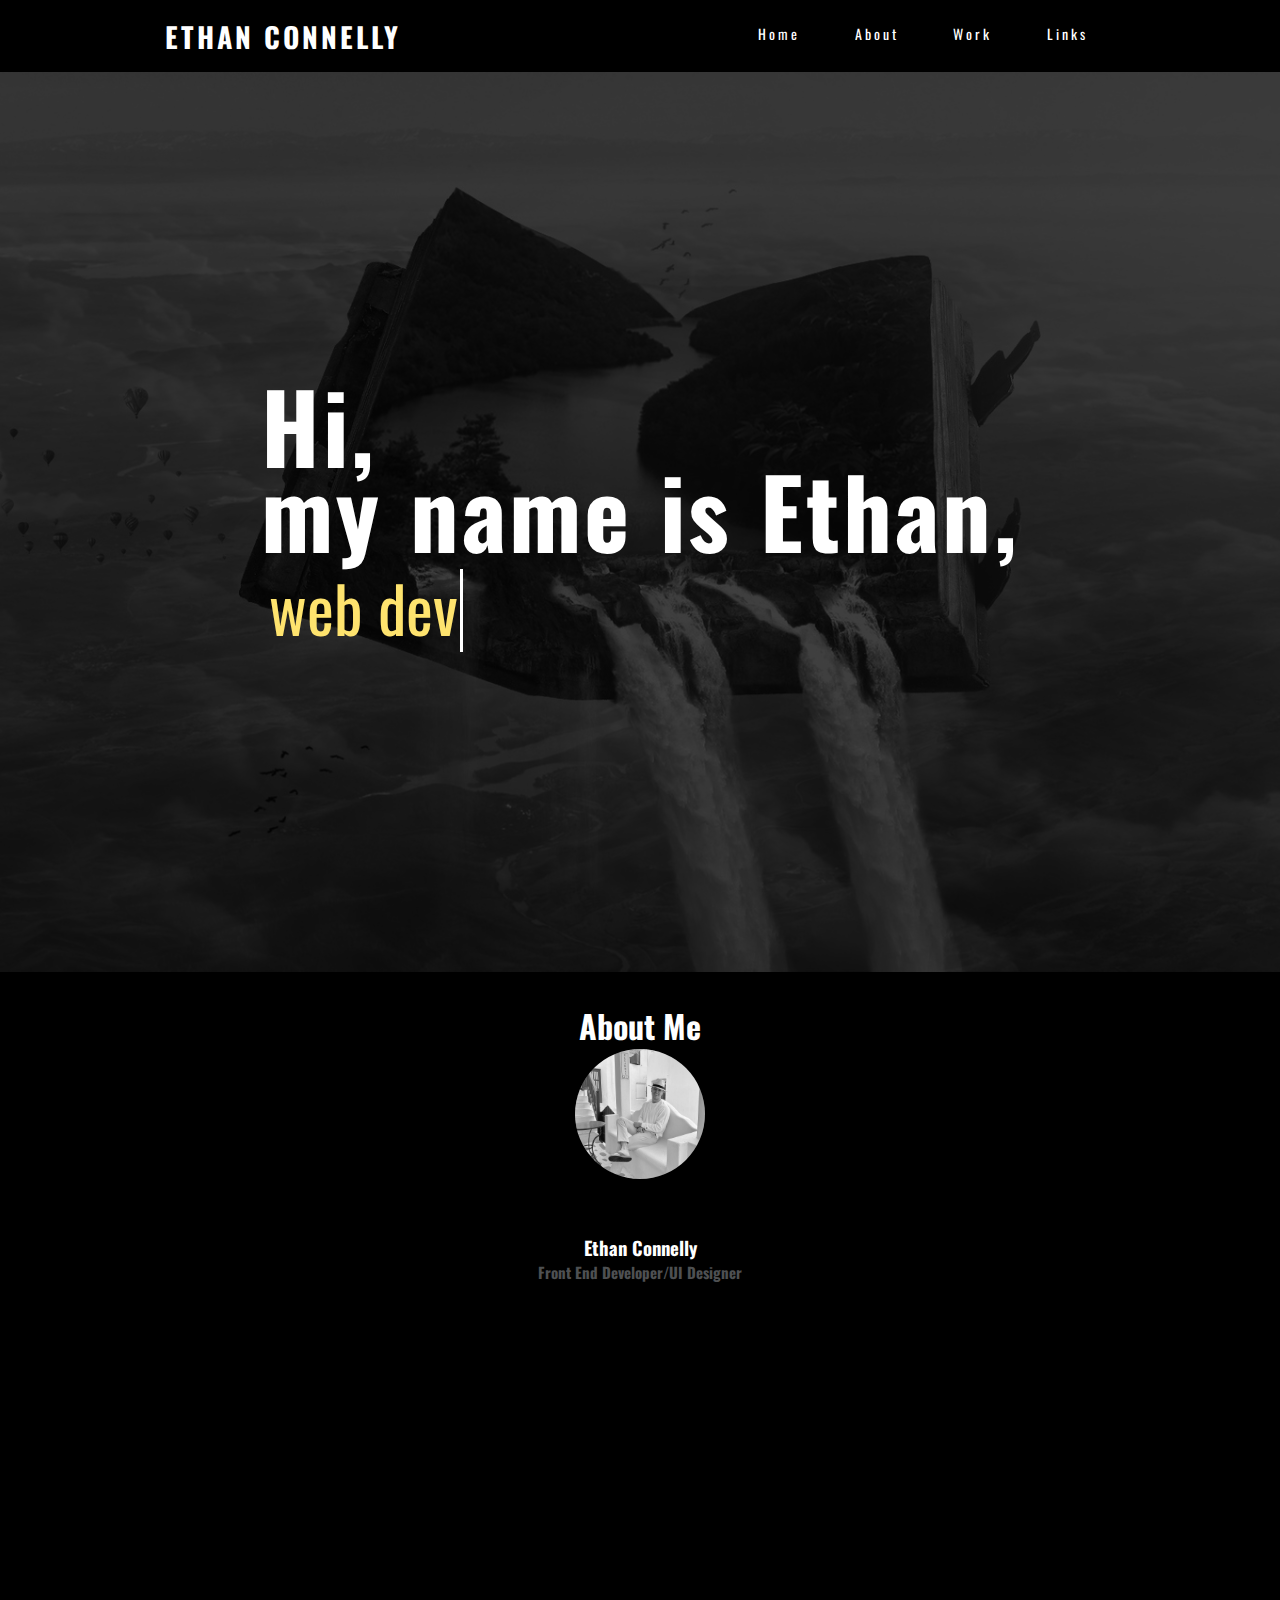
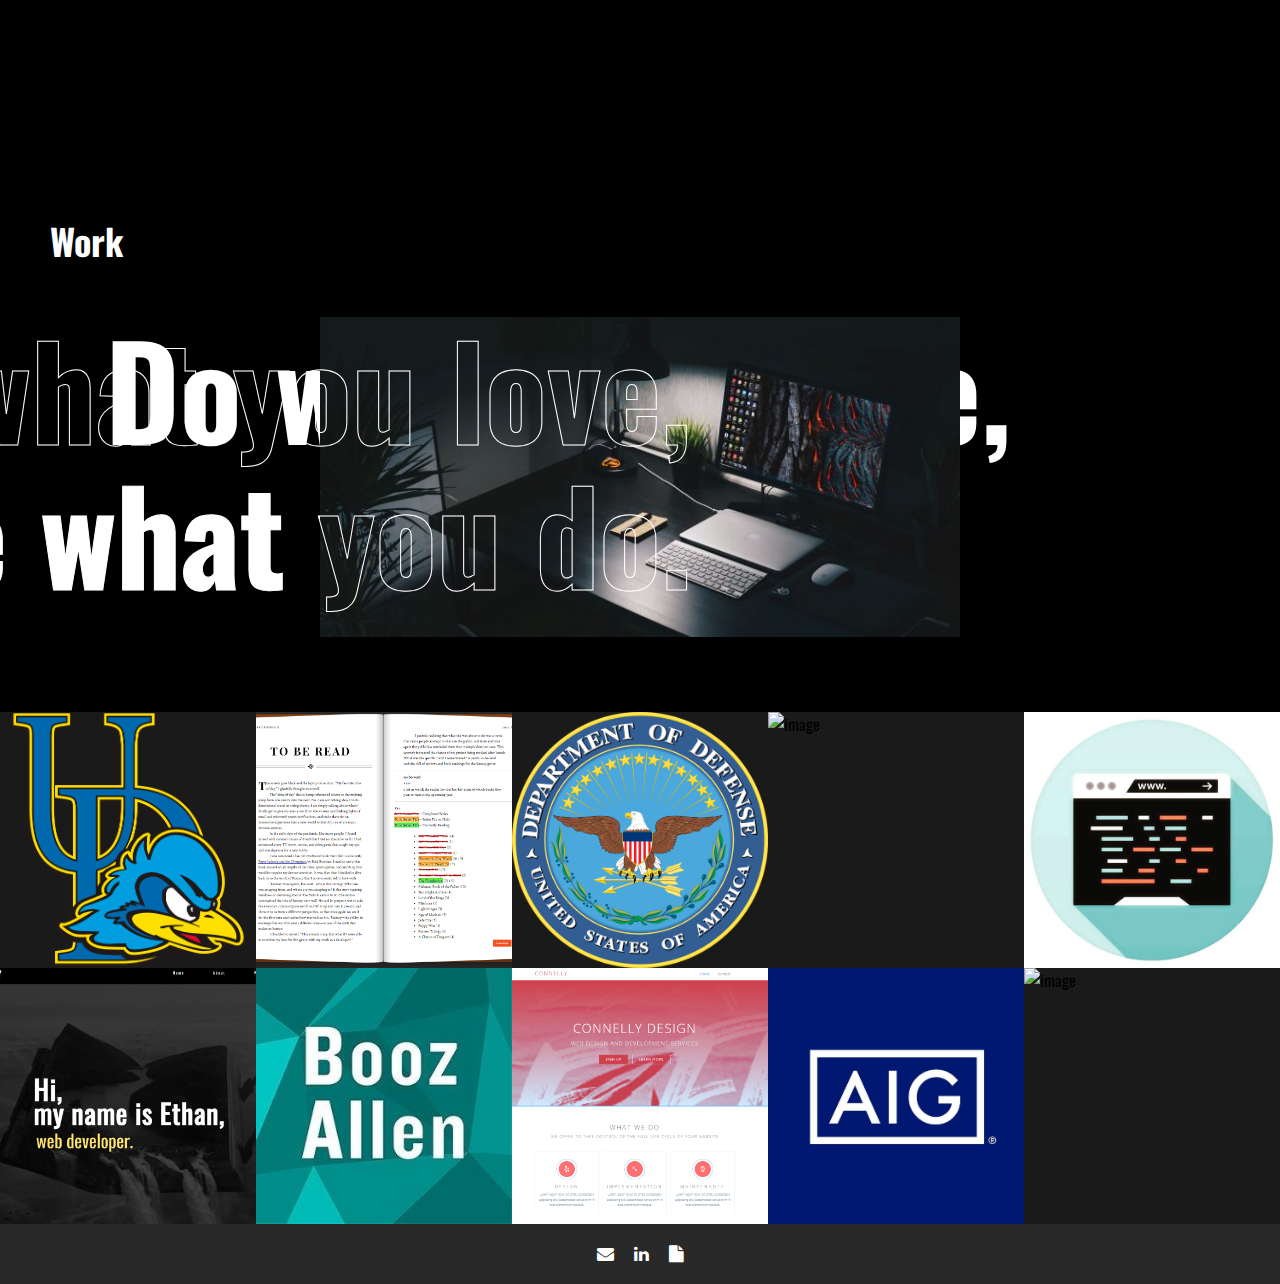
==== commit 4b341165: "spellcheck" ====
--- a/index.html
+++ b/index.html
@@ -72,7 +72,7 @@
         <section class="skill-tags">
         <main role="tag-main">
             <div class="about-text">
-            <p class="fade-in">My name is Ethan Connelly. I am a 26 year-old web developer with a passion for learning new, innovative ways to design and implement websites. I am completely dedicated to building cohesive UIs that are both fun and interactive while remaining compltely balanced and keeping a semblance of simplicity. I am constantly looking for new opporunities both professionally and otherwise to do develop all of these skills.</p><br>
+            <p class="fade-in">My name is Ethan Connelly. I am a 26 year-old web developer with a passion for learning new, innovative ways to design and implement websites. I am completely dedicated to building cohesive UIs that are both fun and interactive while remaining completely balanced and simple. I am constantly looking for new opportunities both professionally and otherwise to do develop all of these skills.</p><br>
             <p class="fade-in">When I'm not developing, I am almost always staying active in the gym, taking a break by diving into my favorite fantasy novels, or talking to my friends online while playing video games.</p><br>
             </div>
             <div class="tag-container from-bottom">
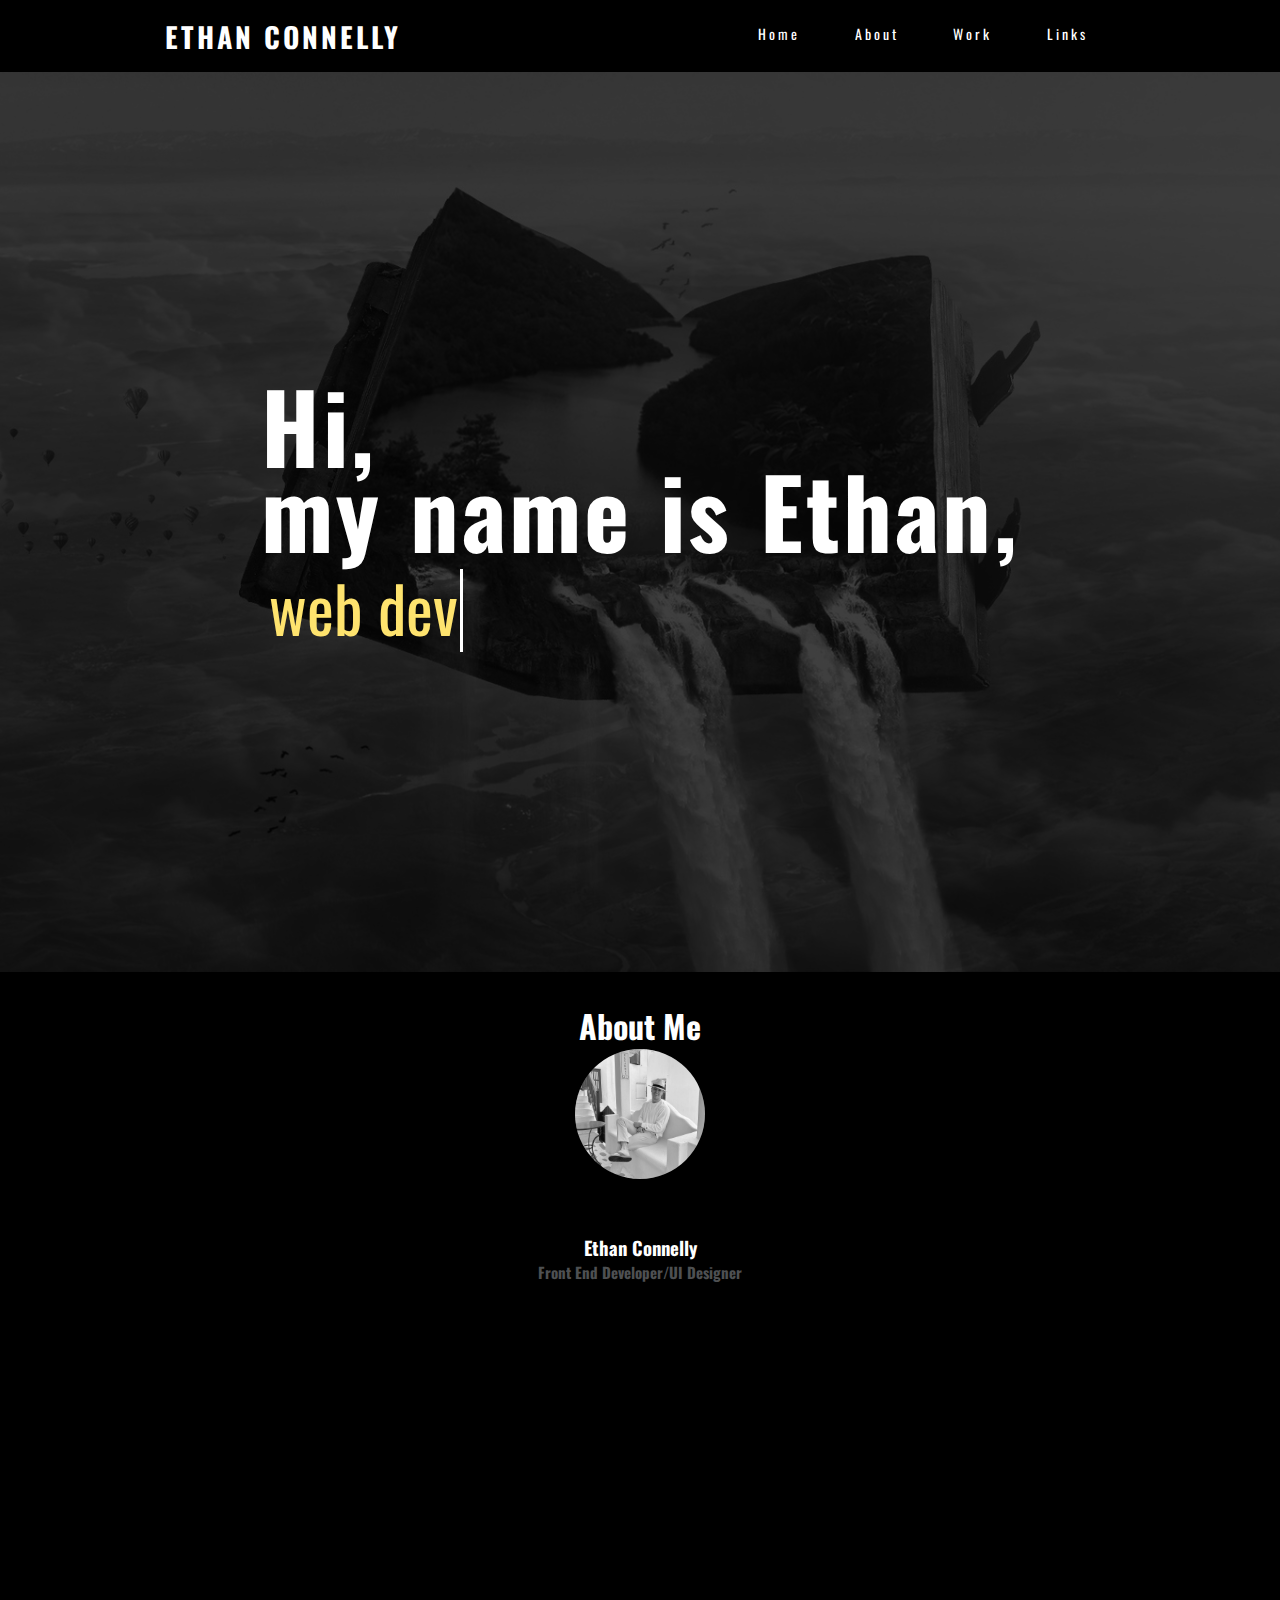
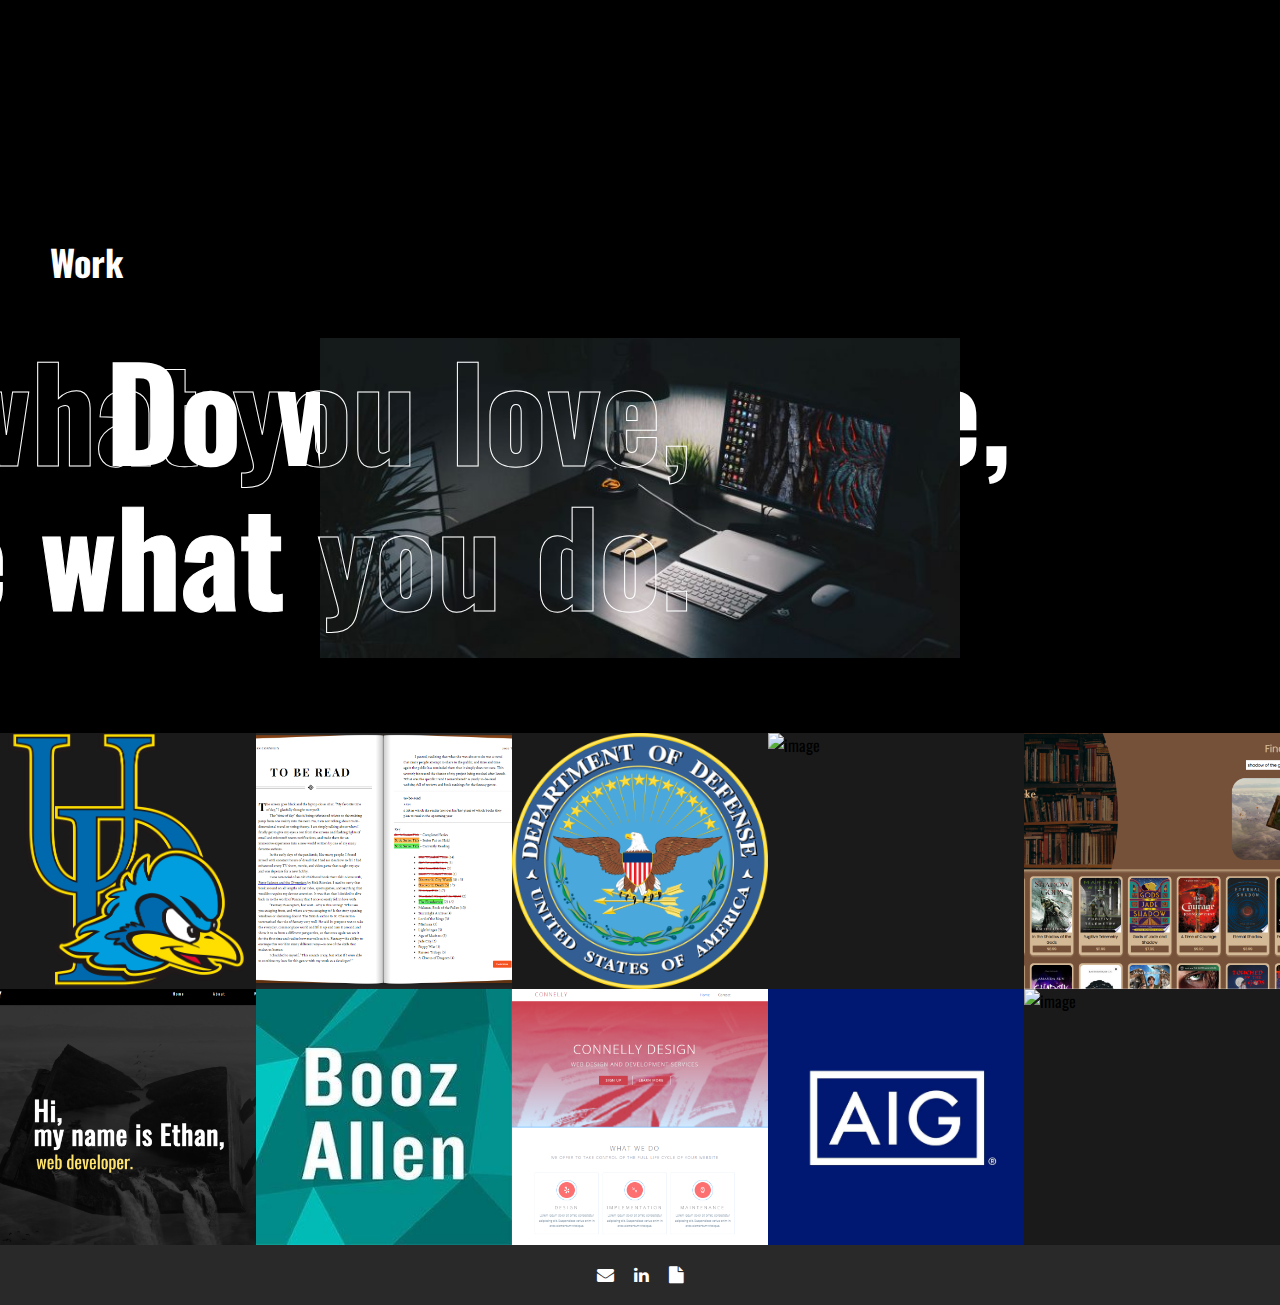
==== commit d35b1172: "changed bio and added openbook project" ====
--- a/index.html
+++ b/index.html
@@ -72,7 +72,7 @@
         <section class="skill-tags">
         <main role="tag-main">
             <div class="about-text">
-            <p class="fade-in">My name is Ethan Connelly. I am a 26 year-old web developer with a passion for learning new, innovative ways to design and implement websites. I am completely dedicated to building cohesive UIs that are both fun and interactive while remaining completely balanced and simple. I am constantly looking for new opportunities both professionally and otherwise to do develop all of these skills.</p><br>
+            <p class="fade-in">My name is Ethan Connelly. I am a 26 year-old web developer with a passion for learning new, innovative ways to design and implement websites. There is nothing better than a website that strikes the balance between simplicity and flexibility; one that is easy to use but endlessly customizable with exciting and useful features. I am constantly looking for new opportunities both professionally and otherwise to develop all of these skills.</p><br>
             <p class="fade-in">When I'm not developing, I am almost always staying active in the gym, taking a break by diving into my favorite fantasy novels, or talking to my friends online while playing video games.</p><br>
             </div>
             <div class="tag-container from-bottom">
@@ -231,9 +231,9 @@
                 <!-- magic wall 4 -->
                 <li>
                     <div class="magic-wall_item lazyload">
-                        <img src="images/webdev.jpg" alt="image">
-                        <!-- <div class="hover-content"></div>
-                        <a href="#" class="colorbox"></a> -->
+                        <img src="images/openBook.PNG" alt="image">
+                        <div class="hover-content"></div>
+                        <a href="https://master.d39lxp4te6kemn.amplifyapp.com/" class="colorbox"></a>
                     </div>
                 </li>
                 <!-- magic wall 5 -->
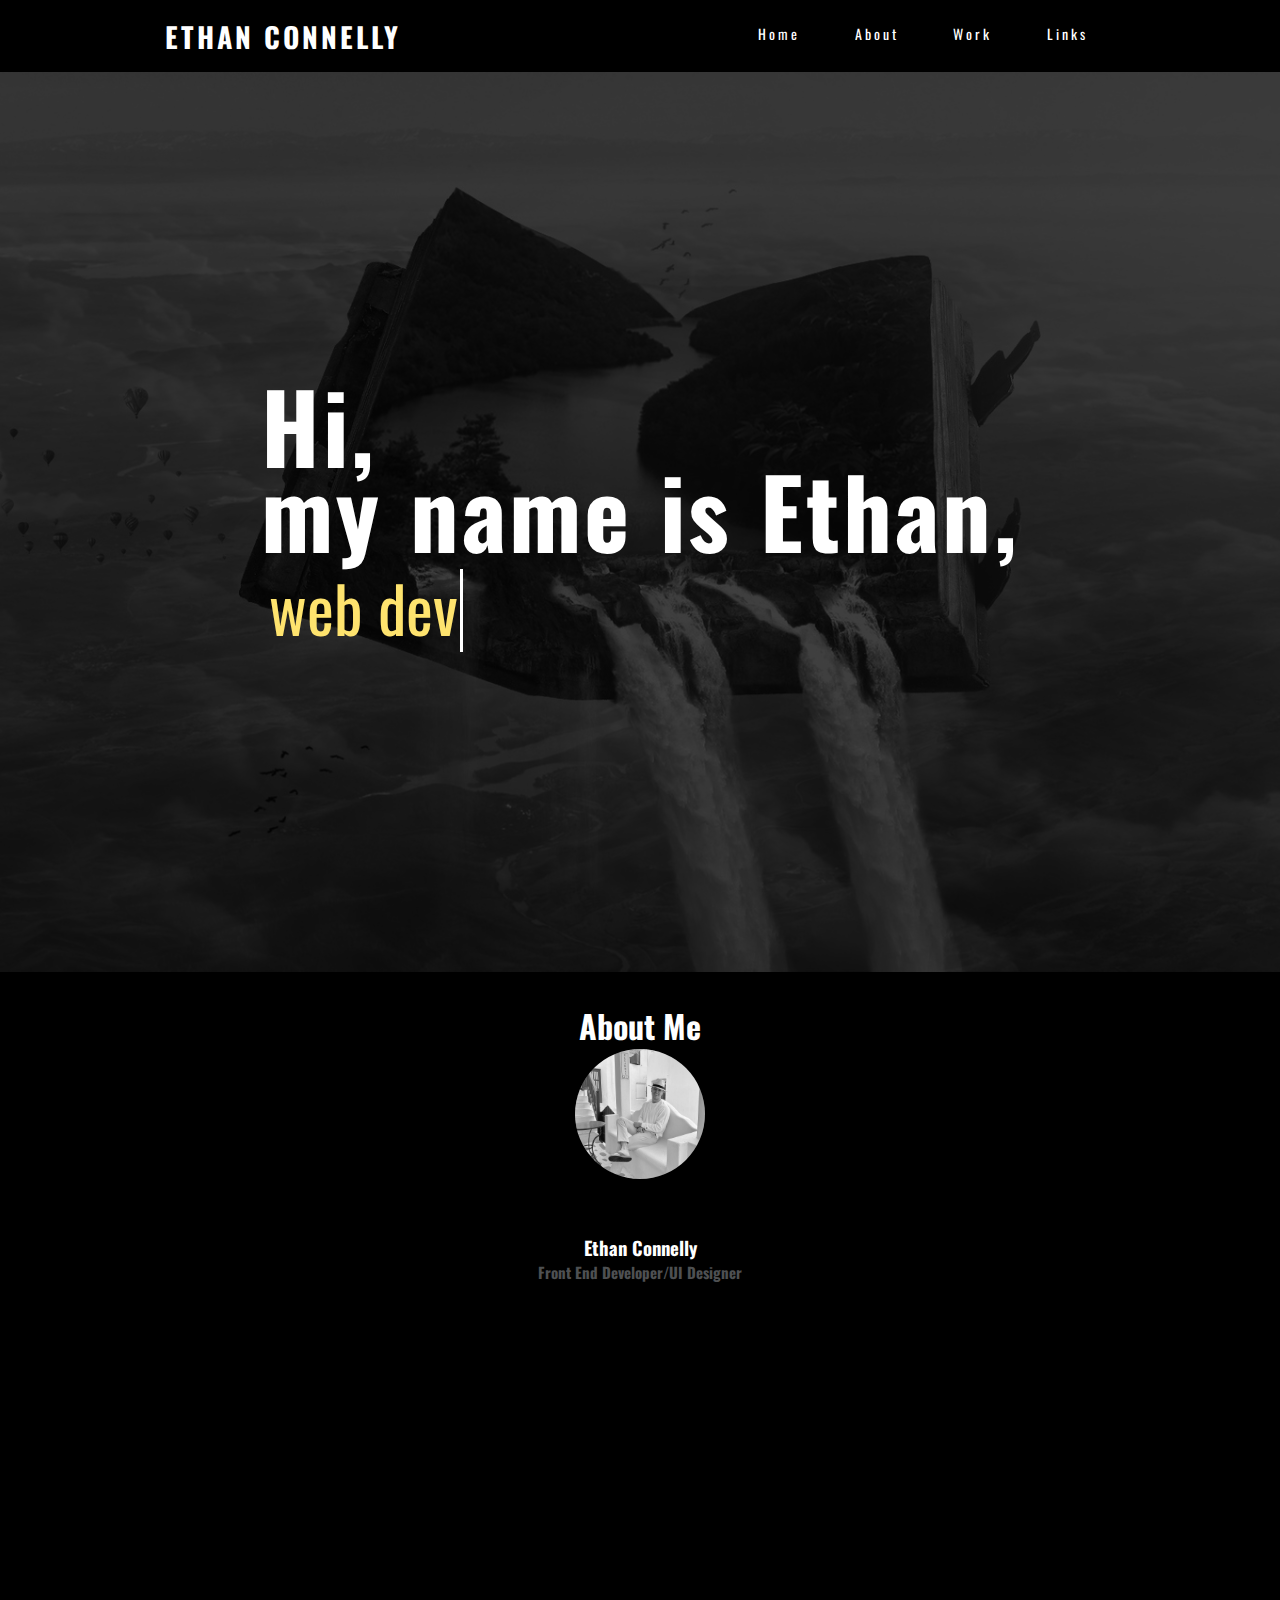
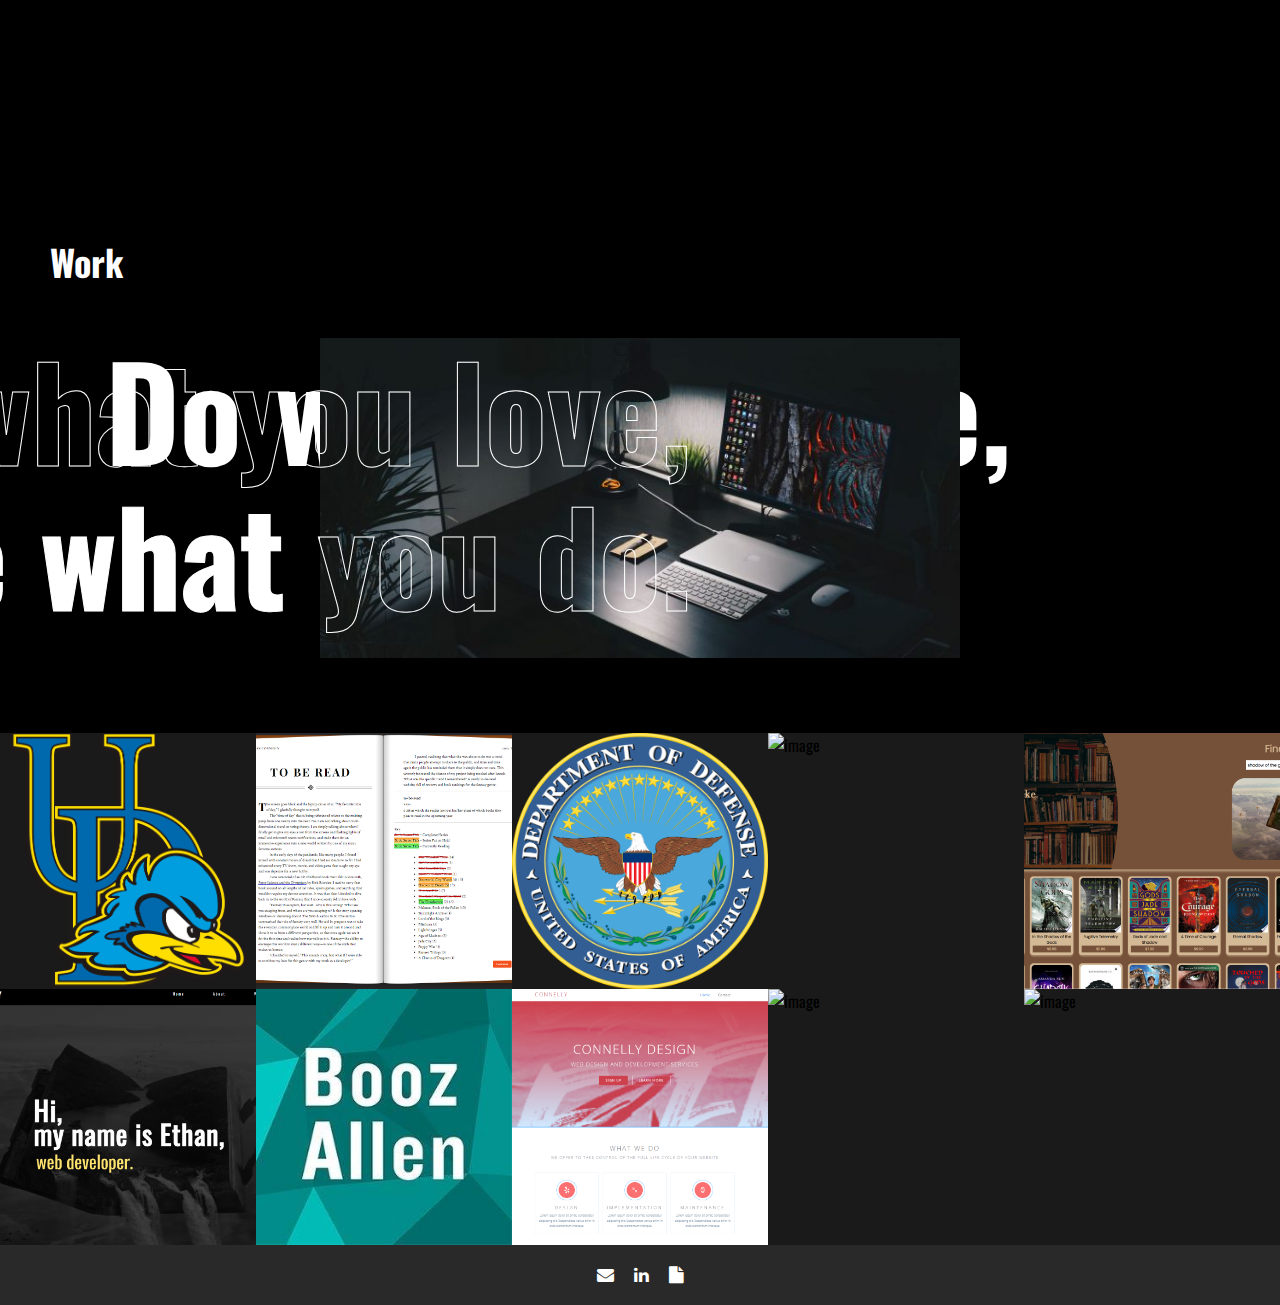
==== commit ffb5ed0d: "added dashboard" ====
--- a/index.html
+++ b/index.html
@@ -63,7 +63,7 @@
                     <!-- <li><a href="https://www.instagram.com/ejconnelly/" class="fa fa-instagram" aria-hidden="true"></a></li> -->
                     <li><a href="mailto:connellyethan@gmail.com?subject=Contact me from my Portfolio" class="fa fa-envelope" aria-hidden="true"></a></li>
                     <li><a href="https://www.linkedin.com/in/ethan-connelly-18b871123/" class="fa fa-linkedin" aria-hidden="true"></a></li>
-                    <li><a href="/images/ethanconnelly_resume.pdf" download class="fa fa-file" aria-hidden="true"></a></li>
+                    <li><a href="/images/EthanConnelly_resumefinal.pdf" download class="fa fa-file" aria-hidden="true"></a></li>
                 </ul>
               </div>
             </div>
@@ -263,9 +263,9 @@
                 <!-- magic wall 8 -->
                 <li>
                     <div class="magic-wall_item lazyload">
-                        <img src="images/aig.jpg" alt="image">
-                        <!-- <div class="hover-content"></div>
-                        <a href="#" class="colorbox"></a> -->
+                        <img src="images/dashboard.png" alt="image">
+                        <div class="hover-content"></div>
+                        <a href="#" class="colorbox"></a>
                     </div>
                 </li>
                 <!-- magic wall 9 -->
@@ -283,7 +283,7 @@
             <!-- <li><a href="https://www.instagram.com/ejconnelly/" class="fa fa-instagram" aria-hidden="true"></a></li> -->
             <li><a href="mailto:connellyethan@gmail.com?subject=Contact me from my Portfolio" class="fa fa-envelope" aria-hidden="true"></a></li>
             <li><a href="https://www.linkedin.com/in/ethan-connelly-18b871123/" class="fa fa-linkedin" aria-hidden="true"></a></li>
-            <li><a href="/images/ethanconnelly_resume.pdf" download class="fa fa-file" aria-hidden="true"></a></li>
+            <li><a href="/images/EthanConnelly_resumefinal.pdf" download class="fa fa-file" aria-hidden="true"></a></li>
         </ul>
         </div>
     </body>
--- a/css/styles.css
+++ b/css/styles.css
@@ -815,6 +815,7 @@
   width: 100%;
   height: 100%;
   object-fit: cover;
+  object-position: absolute;
 }
 
 .fake-magicwall ul li:hover .magic-wall_item{
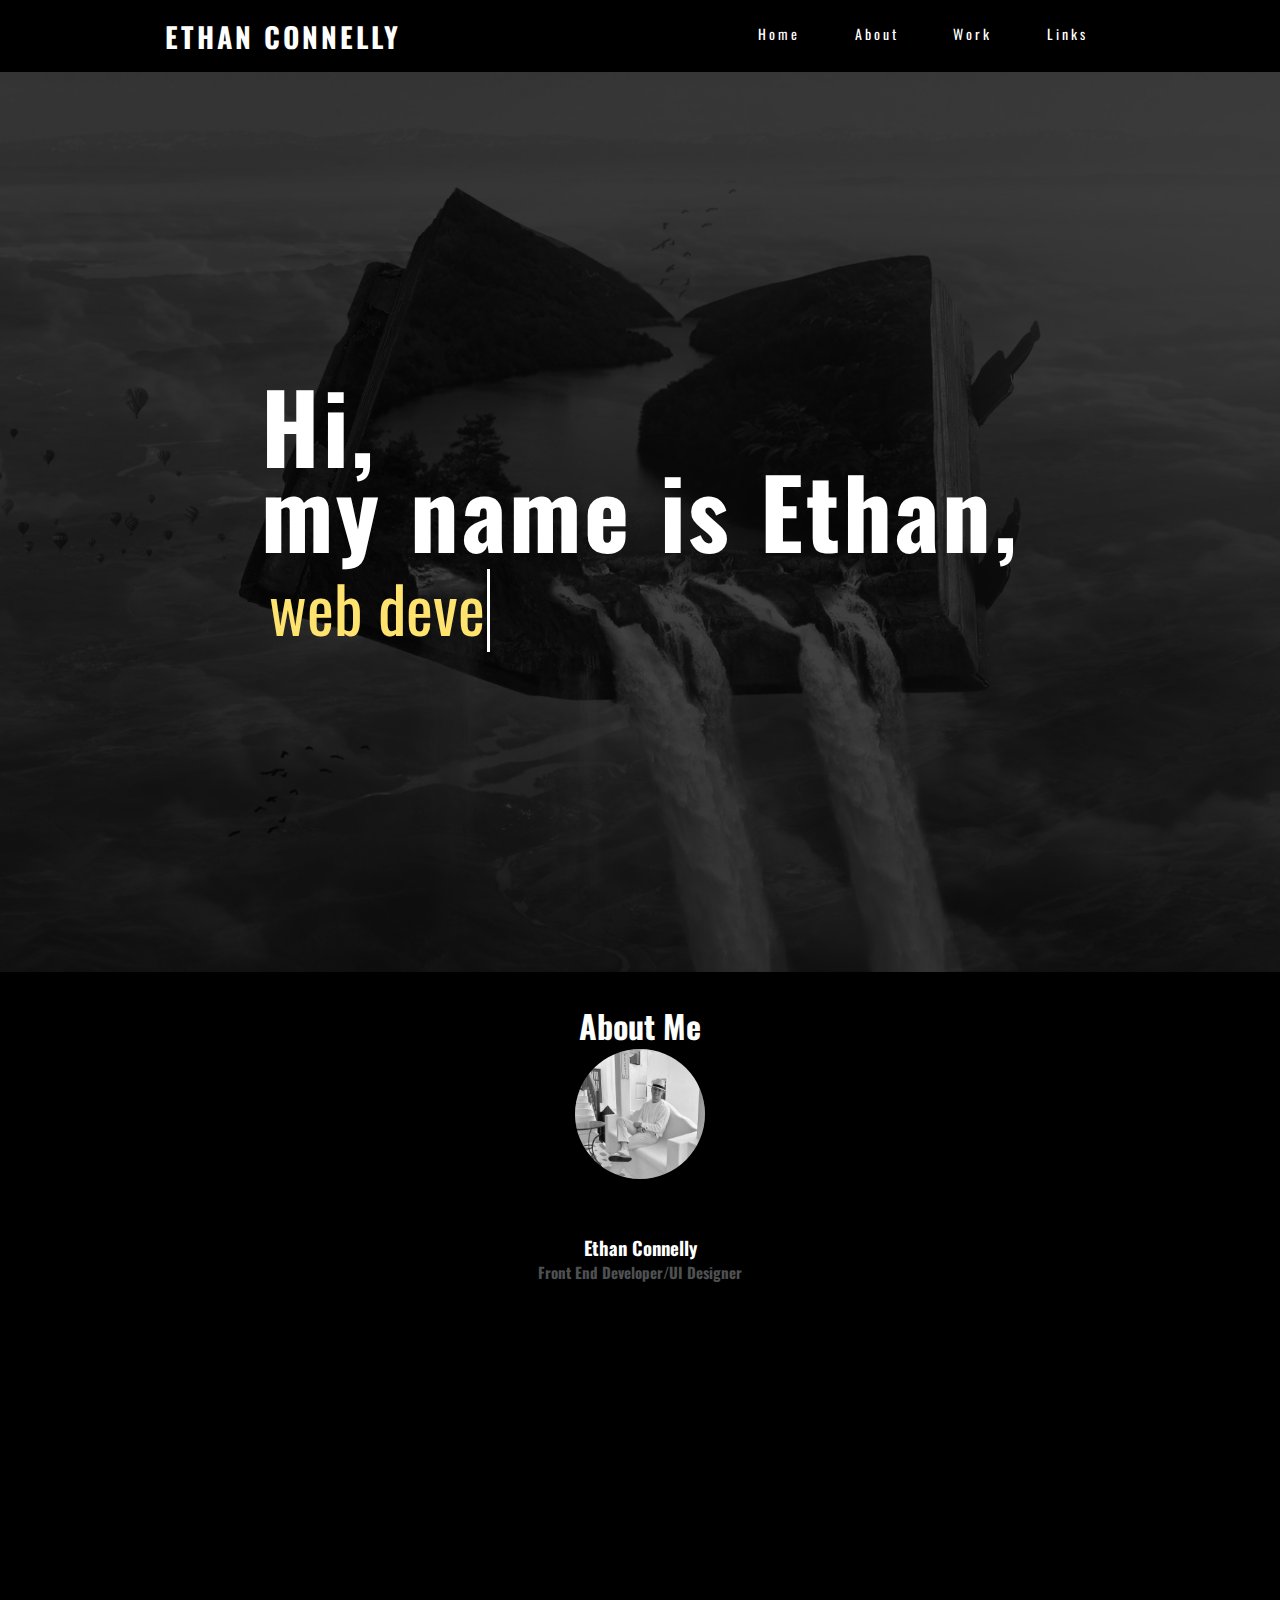
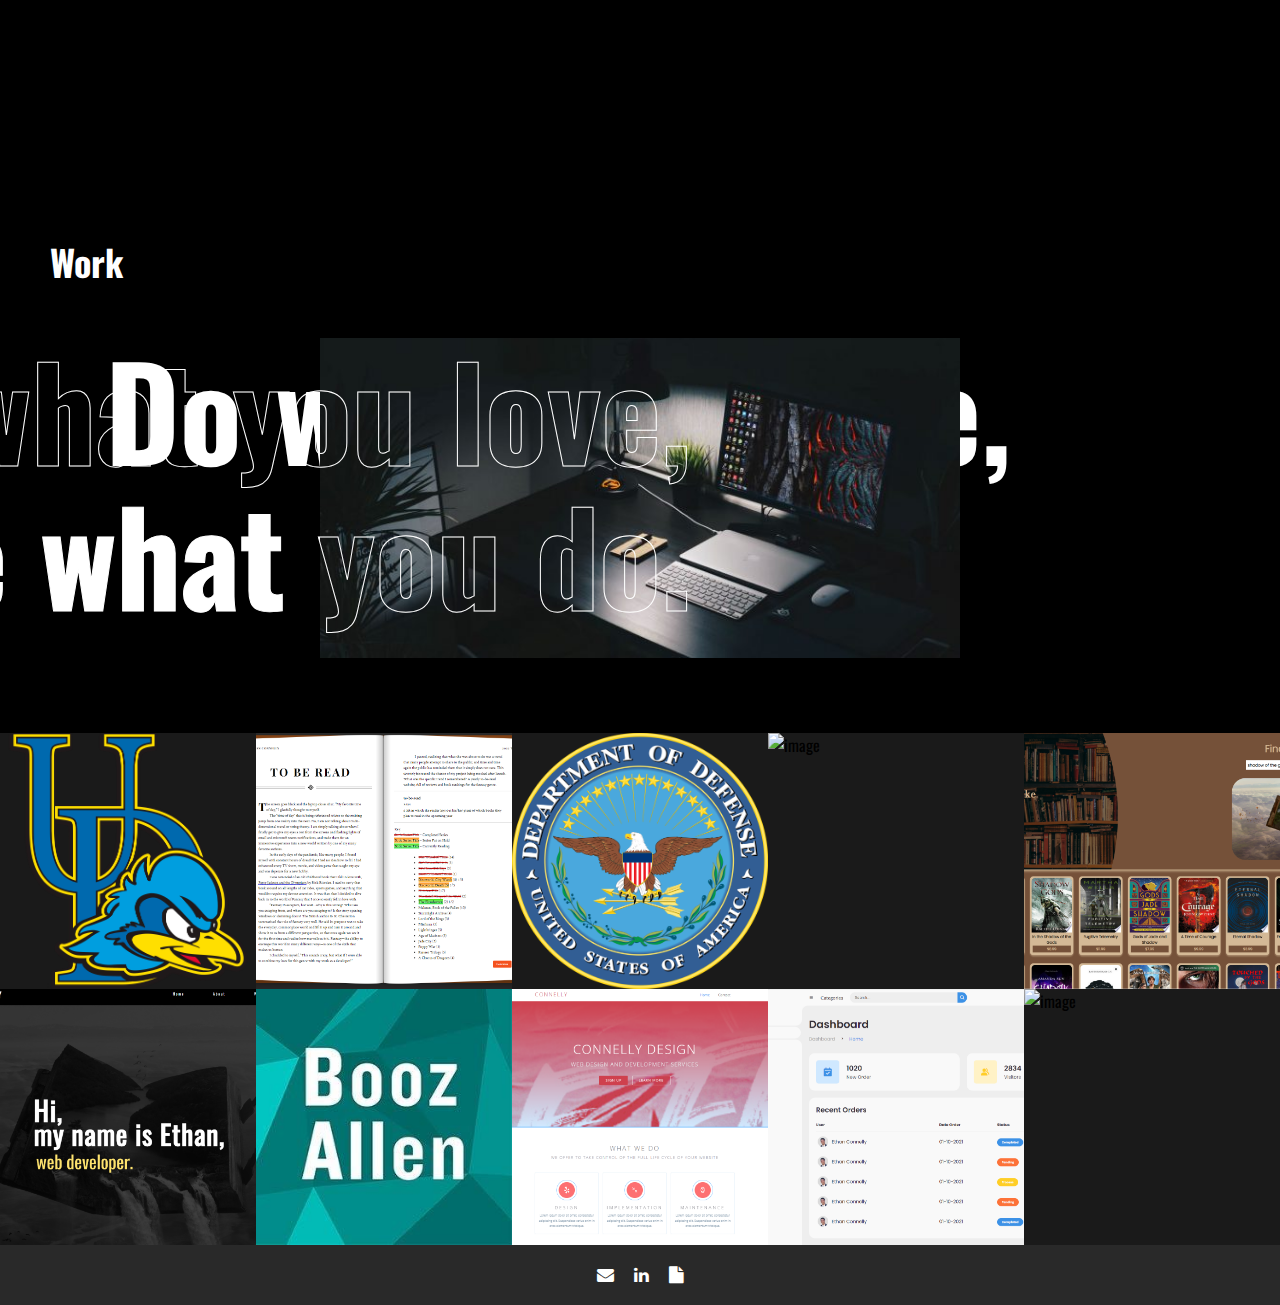
==== commit cffeb92a: "dashboard image ref change" ====
--- a/index.html
+++ b/index.html
@@ -263,9 +263,9 @@
                 <!-- magic wall 8 -->
                 <li>
                     <div class="magic-wall_item lazyload">
-                        <img src="images/dashboard.png" alt="image">
-                        <div class="hover-content"></div>
-                        <a href="#" class="colorbox"></a>
+                        <img src="images/dashboard.PNG" alt="image">
+                        <div class="hover-content"></div>
+                        <a href="https://master.d27y798vy2em2s.amplifyapp.com/" class="colorbox"></a>
                     </div>
                 </li>
                 <!-- magic wall 9 -->
